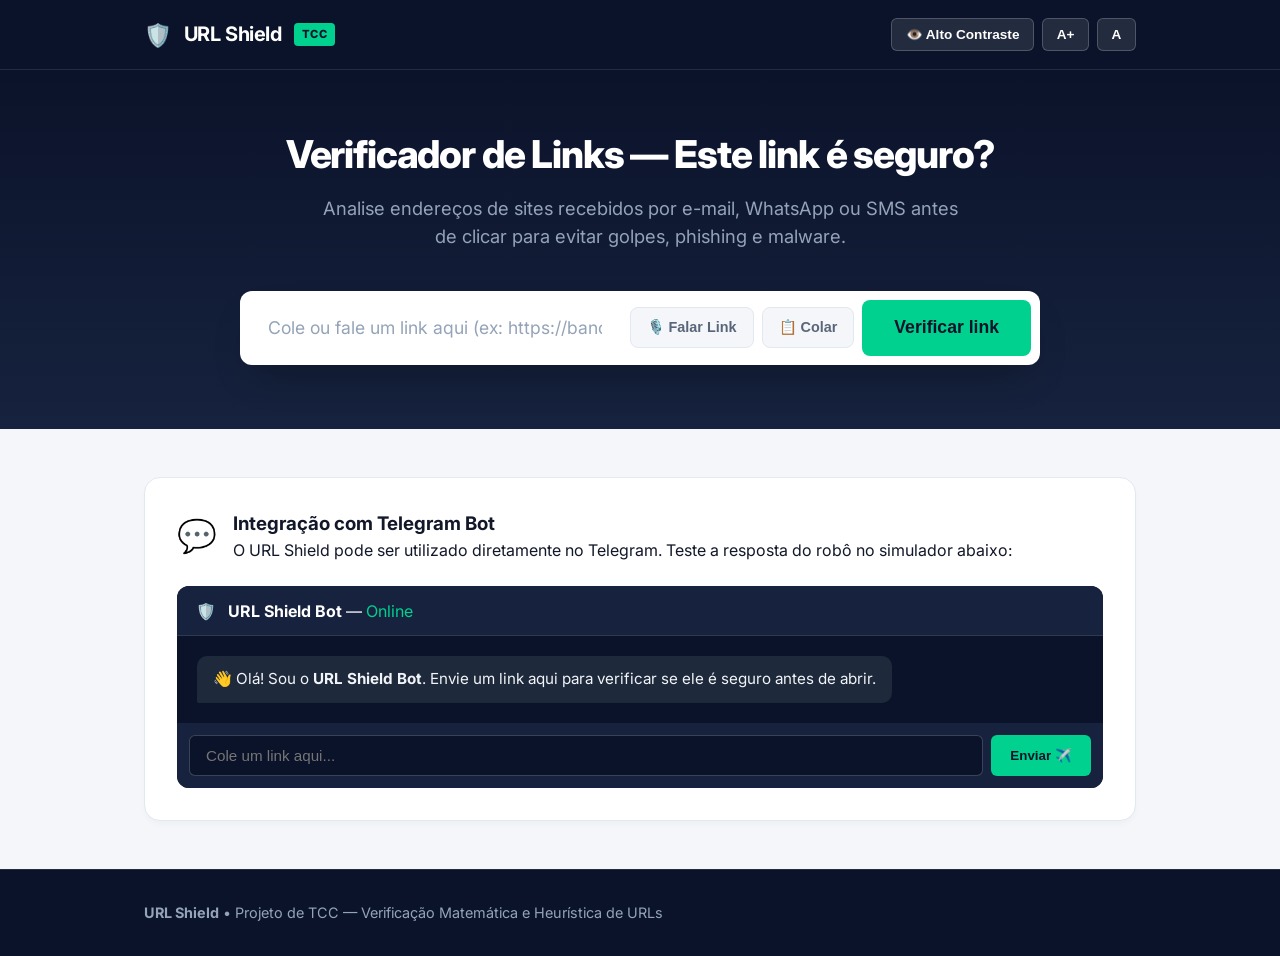
==== frontend/public/index.html @ 646b2cbf "feat: versao inicial do URL Shield TCC - backend math engine, frontend acessivel e telegram bot" ====
<!DOCTYPE html>
<html lang="pt-BR">
<head>
    <meta charset="UTF-8">
    <meta name="viewport" content="width=device-width, initial-scale=1.0">
    <title>URL Shield - Checagem de Segurança de Links</title>
    <meta name="description" content="Verificador de links e proteção contra golpes de phishing e malware.">
    <!-- Google Fonts Inter -->
    <link rel="preconnect" href="https://fonts.googleapis.com">
    <link rel="preconnect" href="https://fonts.gstatic.com" crossorigin>
    <link href="https://fonts.googleapis.com/css2?family=Inter:wght@400;500;600;700;800&display=swap" rel="stylesheet">
    <link rel="stylesheet" href="styles.css">
</head>
<body>

    <!-- Header Nord Style -->
    <header class="site-header" role="banner">
        <div class="container header-inner">
            <a href="#" class="brand-logo">
                <span class="brand-icon" aria-hidden="true">🛡️</span>
                <span>URL Shield</span>
                <span class="tcc-badge">TCC</span>
            </a>
            <div class="access-toolbar">
                <button id="contrast-toggle" class="btn-access" title="Alternar Alto Contraste">
                    👁️ Alto Contraste
                </button>
                <button id="font-increase" class="btn-access" title="Aumentar Texto">
                    A+
                </button>
                <button id="font-reset" class="btn-access" title="Texto Normal">
                    A
                </button>
            </div>
        </div>
    </header>

    <!-- Hero Banner NordVPN Style -->
    <section class="hero-banner">
        <div class="container">
            <h1 class="hero-title">Verificador de Links — Este link é seguro?</h1>
            <p class="hero-subtitle">
                Analise endereços de sites recebidos por e-mail, WhatsApp ou SMS antes de clicar para evitar golpes, phishing e malware.
            </p>

            <!-- Search Form Box -->
            <div class="checker-box">
                <div class="input-container">
                    <input 
                        type="url" 
                        id="url-input" 
                        class="url-input-field" 
                        placeholder="Cole ou fale um link aqui (ex: https://bancodobras1l-login.com)" 
                        autocomplete="off" 
                        spellcheck="false"
                        required
                    >
                    <button id="voice-btn" type="button" class="btn-paste" title="Falar link por voz">
                        🎙️ <span id="voice-btn-text">Falar Link</span>
                    </button>
                    <button id="paste-btn" type="button" class="btn-paste" title="Colar link">
                        📋 Colar
                    </button>
                    <button id="scan-btn" type="button" class="btn-submit-nord">
                        Verificar link
                    </button>
                </div>
            </div>
        </div>
    </section>

    <!-- Main Content Area -->
    <main class="main-wrapper">
        <div class="container">

            <!-- Loading State -->
            <section id="loading-state" class="loading-box hidden" aria-live="polite">
                <div class="nord-spinner" aria-hidden="true"></div>
                <p>Verificando reputação do domínio, certificados de rede e análise matemática...</p>
            </section>

            <!-- Result Card Nord Style -->
            <section id="result-section" class="result-card-nord hidden" aria-live="polite">
                <div class="result-card-header">
                    <div class="status-indicator">
                        <div id="status-badge" class="status-badge-nord">
                            <span id="status-icon"></span>
                            <span id="status-text"></span>
                        </div>
                    </div>
                    <div class="risk-meta">
                        <span class="risk-meta-label">Índice de Risco</span>
                        <span id="risk-score" class="risk-meta-value">0%</span>
                    </div>
                </div>

                <div class="result-card-body">
                    <!-- Resumo & Áudio -->
                    <div class="explanation-panel">
                        <div class="explanation-top">
                            <h3 class="explanation-title">Diagnóstico de Segurança</h3>
                            <div class="action-buttons-group">
                                <button id="speak-btn" class="btn-tts">
                                    🔊 <span id="speak-btn-text">Ouvir explicação</span>
                                </button>
                                <button id="family-help-btn" class="btn-family-whatsapp" title="Pedir ajuda para a família pelo WhatsApp">
                                    💬 Pedir Ajuda da Família
                                </button>
                            </div>
                        </div>
                        <p id="accessible-summary" class="explanation-text"></p>
                        <div class="recommendation-banner">
                            <strong>💡 Orientação: </strong>
                            <span id="accessible-recommendation"></span>
                        </div>
                    </div>


                    <!-- Alertas Encontrados -->
                    <div id="reasons-wrapper" class="alerts-block hidden">
                        <h4 class="alerts-title">Pontos de Atenção Detectados:</h4>
                        <ul id="reasons-list" class="alerts-list"></ul>
                    </div>

                    <!-- TCC Academic Metrics Grid -->
                    <details class="tcc-accordion">
                        <summary class="tcc-summary-btn">
                            🔬 Detalhes da Análise Algorítmica e Redes (Métricas do TCC)
                        </summary>
                        <div class="tcc-grid">
                            <div class="tcc-metric-box">
                                <h6>Distância de Levenshtein (Typosquatting)</h6>
                                <p id="metric-levenshtein">-</p>
                            </div>
                            <div class="tcc-metric-box">
                                <h6>Entropia de Shannon H(X)</h6>
                                <p id="metric-entropy">-</p>
                            </div>
                            <div class="tcc-metric-box">
                                <h6>Detecção Homográfica (Unicode)</h6>
                                <p id="metric-homograph">-</p>
                            </div>
                            <div class="tcc-metric-box">
                                <h6>Idade do Domínio (WHOIS)</h6>
                                <p id="metric-whois">-</p>
                            </div>
                            <div class="tcc-metric-box">
                                <h6>Inspeção Ativa em Sandbox</h6>
                                <p id="metric-sandbox">-</p>
                            </div>
                            <div class="tcc-metric-box">
                                <h6>Certificado SSL/TLS</h6>
                                <p id="metric-ssl">-</p>
                            </div>
                        </div>
                    </details>
                </div>
            </section>

            <!-- Telegram Bot Simulator -->
            <section class="nord-telegram-card">
                <div class="telegram-head">
                    <span class="telegram-head-icon">💬</span>
                    <div>
                        <h3>Integração com Telegram Bot</h3>
                        <p>O URL Shield pode ser utilizado diretamente no Telegram. Teste a resposta do robô no simulador abaixo:</p>
                    </div>
                </div>

                <div class="chat-box-nord">
                    <div class="chat-top">
                        <span>🛡️</span>
                        <div>
                            <strong>URL Shield Bot</strong> — <span style="color:#00d18e;">Online</span>
                        </div>
                    </div>
                    <div id="chat-messages" class="chat-messages-area">
                        <div class="msg-bubble bot-bubble">
                            👋 Olá! Sou o <strong>URL Shield Bot</strong>. Envie um link aqui para verificar se ele é seguro antes de abrir.
                        </div>
                    </div>
                    <div class="chat-controls">
                        <input type="text" id="chat-input" placeholder="Cole um link aqui..." autocomplete="off">
                        <button id="chat-send-btn" type="button">Enviar ✈️</button>
                    </div>
                </div>
            </section>

        </div>
    </main>

    <!-- Footer Nord Style -->
    <footer class="site-footer">
        <div class="container text-center">
            <p><strong>URL Shield</strong> • Projeto de TCC — Verificação Matemática e Heurística de URLs</p>
        </div>
    </footer>

    <script src="app.js"></script>
</body>
</html>
---- frontend/public/styles.css ----
/* NordVPN Inspired Clean Cybersecurity Design System */
@import url('https://fonts.googleapis.com/css2?family=Inter:wght@400;500;600;700;800&display=swap');

:root {
    --nord-navy-dark: #0b132a;
    --nord-navy-mid: #16223e;
    --nord-navy-light: #202e4e;
    --nord-teal: #00d18e;
    --nord-teal-hover: #00b379;
    
    --bg-page: #f4f6f9;
    --bg-card: #ffffff;
    --text-main: #121829;
    --text-muted: #596579;
    --text-light: #94a3b8;
    --border-subtle: #e2e8f0;
    
    /* Status Colors */
    --color-safe: #059669;
    --bg-safe-light: #ecfdf5;
    --border-safe: #a7f3d0;
    
    --color-warning: #d97706;
    --bg-warning-light: #fffbeb;
    --border-warning: #fde68a;
    
    --color-danger: #dc2626;
    --bg-danger-light: #fef2f2;
    --border-danger: #fecaca;

    --font-scale: 1;
    --base-size: calc(16px * var(--font-scale));
}

/* Modo Alto Contraste para Idosos / Acessibilidade */
body.high-contrast {
    --bg-page: #000000;
    --bg-card: #121212;
    --text-main: #ffffff;
    --text-muted: #cbd5e1;
    --border-subtle: #ffffff;
    --nord-navy-dark: #000000;
    --nord-navy-mid: #121212;
    --nord-teal: #ffff00;
    --nord-teal-hover: #e6e600;
}

* {
    box-sizing: border-box;
    margin: 0;
    padding: 0;
}

body {
    font-family: 'Inter', system-ui, -apple-system, sans-serif;
    font-size: var(--base-size);
    background-color: var(--bg-page);
    color: var(--text-main);
    line-height: 1.5;
    min-height: 100vh;
    display: flex;
    flex-direction: column;
    -webkit-font-smoothing: antialiased;
}

.container {
    width: 100%;
    max-width: 1040px;
    margin: 0 auto;
    padding: 0 1.5rem;
}

/* Header Estilo Nord Security */
.site-header {
    background-color: var(--nord-navy-dark);
    color: #ffffff;
    padding: 1.1rem 0;
    border-bottom: 1px solid rgba(255, 255, 255, 0.1);
    position: sticky;
    top: 0;
    z-index: 100;
}

.header-inner {
    display: flex;
    justify-content: space-between;
    align-items: center;
}

.brand-logo {
    display: flex;
    align-items: center;
    gap: 0.75rem;
    font-size: calc(1.25rem * var(--font-scale));
    font-weight: 700;
    color: #ffffff;
    text-decoration: none;
    letter-spacing: -0.02em;
}

.brand-icon {
    font-size: 1.4rem;
}

.tcc-badge {
    background-color: var(--nord-teal);
    color: var(--nord-navy-dark);
    font-size: 0.7rem;
    font-weight: 800;
    padding: 0.2rem 0.5rem;
    border-radius: 4px;
    letter-spacing: 0.05em;
    text-transform: uppercase;
}

.access-toolbar {
    display: flex;
    gap: 0.5rem;
}

.btn-access {
    background-color: rgba(255, 255, 255, 0.1);
    border: 1px solid rgba(255, 255, 255, 0.2);
    color: #ffffff;
    padding: 0.45rem 0.85rem;
    border-radius: 6px;
    font-size: calc(0.85rem * var(--font-scale));
    font-weight: 600;
    cursor: pointer;
    transition: all 0.15s ease;
}

.btn-access:hover {
    background-color: rgba(255, 255, 255, 0.2);
    border-color: #ffffff;
}

body.high-contrast .btn-access {
    color: #ffffff;
}

/* Hero Banner Limpo (Nord Style) */
.hero-banner {
    background: linear-gradient(180deg, var(--nord-navy-dark) 0%, var(--nord-navy-mid) 100%);
    color: #ffffff;
    padding: 3.5rem 0 4rem;
    text-align: center;
}

.hero-title {
    font-size: calc(2.4rem * var(--font-scale));
    font-weight: 800;
    letter-spacing: -0.03em;
    margin-bottom: 0.75rem;
    color: #ffffff;
}

.hero-subtitle {
    font-size: calc(1.15rem * var(--font-scale));
    color: #94a3b8;
    max-width: 640px;
    margin: 0 auto 2.5rem;
    font-weight: 400;
}

/* Input Box no estilo NordVPN Link Checker */
.checker-box {
    background-color: var(--bg-card);
    border-radius: 12px;
    padding: 0.5rem;
    box-shadow: 0 20px 40px -15px rgba(0, 0, 0, 0.3);
    max-width: 800px;
    margin: 0 auto;
    border: 1px solid rgba(255, 255, 255, 0.15);
}

body.high-contrast .checker-box {
    border: 2px solid #ffffff;
}

.input-container {
    display: flex;
    align-items: center;
    gap: 0.5rem;
}

.url-input-field {
    flex: 1;
    border: none;
    background: transparent;
    padding: 1.1rem 1.2rem;
    font-size: calc(1.1rem * var(--font-scale));
    color: var(--text-main);
    font-family: inherit;
    outline: none;
}

.url-input-field::placeholder {
    color: #94a3b8;
}

.btn-paste {
    background-color: var(--bg-page);
    border: 1px solid var(--border-subtle);
    color: var(--text-muted);
    font-size: calc(0.9rem * var(--font-scale));
    font-weight: 600;
    padding: 0.7rem 1rem;
    border-radius: 8px;
    cursor: pointer;
    white-space: nowrap;
}

.btn-paste:hover {
    background-color: #e2e8f0;
    color: var(--text-main);
}

.btn-submit-nord {
    background-color: var(--nord-teal);
    color: var(--nord-navy-dark);
    border: none;
    font-size: calc(1.1rem * var(--font-scale));
    font-weight: 700;
    padding: 1.1rem 2rem;
    border-radius: 8px;
    cursor: pointer;
    transition: background-color 0.15s ease, transform 0.1s ease;
    white-space: nowrap;
}

.btn-submit-nord:hover {
    background-color: var(--nord-teal-hover);
}

/* Área de Conteúdo Principal */
.main-wrapper {
    flex: 1;
    padding: 3rem 0;
}

/* Loading Card */
.loading-box {
    background-color: var(--bg-card);
    border-radius: 12px;
    border: 1px solid var(--border-subtle);
    padding: 3rem;
    text-align: center;
    box-shadow: 0 4px 6px -1px rgba(0, 0, 0, 0.05);
}

.nord-spinner {
    width: 44px;
    height: 44px;
    border: 4px solid var(--border-subtle);
    border-top-color: var(--nord-teal);
    border-radius: 50%;
    animation: spin 0.8s linear infinite;
    margin: 0 auto 1.2rem;
}

@keyframes spin {
    to { transform: rotate(360deg); }
}

/* Relatório de Resultado Estilo NordVPN */
.result-card-nord {
    background-color: var(--bg-card);
    border-radius: 16px;
    border: 1px solid var(--border-subtle);
    box-shadow: 0 10px 25px -5px rgba(0, 0, 0, 0.05);
    overflow: hidden;
    margin-bottom: 2.5rem;
}

.result-card-header {
    padding: 2rem 2.5rem;
    display: flex;
    justify-content: space-between;
    align-items: center;
    border-bottom: 1px solid var(--border-subtle);
}

.status-indicator {
    display: flex;
    align-items: center;
    gap: 1rem;
}

.status-badge-nord {
    padding: 0.6rem 1.4rem;
    border-radius: 999px;
    font-size: calc(1.2rem * var(--font-scale));
    font-weight: 700;
    display: inline-flex;
    align-items: center;
    gap: 0.6rem;
}

.status-badge-nord.safe {
    background-color: var(--bg-safe-light);
    color: var(--color-safe);
    border: 1px solid var(--border-safe);
}

.status-badge-nord.warning {
    background-color: var(--bg-warning-light);
    color: var(--color-warning);
    border: 1px solid var(--border-warning);
}

.status-badge-nord.danger {
    background-color: var(--bg-danger-light);
    color: var(--color-danger);
    border: 1px solid var(--border-danger);
}

.risk-meta {
    text-align: right;
}

.risk-meta-label {
    display: block;
    font-size: calc(0.85rem * var(--font-scale));
    color: var(--text-muted);
    font-weight: 500;
}

.risk-meta-value {
    font-size: calc(1.6rem * var(--font-scale));
    font-weight: 800;
    color: var(--text-main);
}

/* Corpo do Resultado */
.result-card-body {
    padding: 2.5rem;
}

.explanation-panel {
    background-color: var(--bg-page);
    border-radius: 12px;
    padding: 1.75rem;
    border: 1px solid var(--border-subtle);
    margin-bottom: 2rem;
}

.explanation-top {
    display: flex;
    justify-content: space-between;
    align-items: center;
    margin-bottom: 1rem;
    flex-wrap: wrap;
    gap: 1rem;
}

.action-buttons-group {
    display: flex;
    gap: 0.6rem;
    flex-wrap: wrap;
}

.btn-family-whatsapp {
    background-color: #25d366;
    color: #ffffff;
    border: none;
    padding: 0.6rem 1.2rem;
    border-radius: 6px;
    font-size: calc(0.9rem * var(--font-scale));
    font-weight: 700;
    cursor: pointer;
    display: inline-flex;
    align-items: center;
    gap: 0.5rem;
    transition: background-color 0.15s ease;
}

.btn-family-whatsapp:hover {
    background-color: #1eb956;
}


.btn-tts {
    background-color: var(--nord-navy-dark);
    color: #ffffff;
    border: none;
    padding: 0.6rem 1.2rem;
    border-radius: 6px;
    font-size: calc(0.9rem * var(--font-scale));
    font-weight: 600;
    cursor: pointer;
    display: inline-flex;
    align-items: center;
    gap: 0.5rem;
}

body.high-contrast .btn-tts {
    background-color: #ffff00;
    color: #000000;
}

.explanation-text {
    font-size: calc(1.15rem * var(--font-scale));
    font-weight: 500;
    color: var(--text-main);
    margin-bottom: 1rem;
}

.recommendation-banner {
    background-color: var(--bg-card);
    padding: 1rem 1.25rem;
    border-radius: 8px;
    border-left: 4px solid var(--nord-navy-dark);
    font-size: calc(1.05rem * var(--font-scale));
    color: var(--text-muted);
}

.alerts-block {
    margin-bottom: 2rem;
}

.alerts-title {
    font-size: calc(1.1rem * var(--font-scale));
    font-weight: 700;
    margin-bottom: 1rem;
}

.alerts-list {
    list-style: none;
    display: flex;
    flex-direction: column;
    gap: 0.6rem;
}

.alerts-list li {
    background-color: var(--bg-page);
    padding: 0.85rem 1.2rem;
    border-radius: 8px;
    border: 1px solid var(--border-subtle);
    font-size: calc(1rem * var(--font-scale));
    color: var(--text-main);
}

/* Detalhamento TCC */
.tcc-accordion {
    border-top: 1px solid var(--border-subtle);
    padding-top: 1.5rem;
}

.tcc-summary-btn {
    font-size: calc(1.05rem * var(--font-scale));
    font-weight: 600;
    color: var(--text-muted);
    cursor: pointer;
    outline: none;
    padding: 0.5rem 0;
}

.tcc-summary-btn:hover {
    color: var(--text-main);
}

.tcc-grid {
    display: grid;
    grid-template-columns: repeat(auto-fit, minmax(240px, 1fr));
    gap: 1rem;
    margin-top: 1.2rem;
}

.tcc-metric-box {
    background-color: var(--bg-page);
    border: 1px solid var(--border-subtle);
    padding: 1.2rem;
    border-radius: 8px;
}

.tcc-metric-box h6 {
    font-size: calc(0.85rem * var(--font-scale));
    font-weight: 700;
    color: var(--text-muted);
    text-transform: uppercase;
    letter-spacing: 0.03em;
    margin-bottom: 0.4rem;
}

.tcc-metric-box p {
    font-size: calc(0.95rem * var(--font-scale));
    color: var(--text-main);
    word-break: break-word;
}

/* Telegram Simulator Estilo Nord */
.nord-telegram-card {
    background-color: var(--bg-card);
    border-radius: 16px;
    border: 1px solid var(--border-subtle);
    padding: 2rem;
    box-shadow: 0 4px 6px -1px rgba(0,0,0,0.03);
}

.telegram-head {
    display: flex;
    align-items: center;
    gap: 1rem;
    margin-bottom: 1.5rem;
}

.telegram-head-icon {
    font-size: 2rem;
}

.chat-box-nord {
    background-color: var(--nord-navy-dark);
    border-radius: 12px;
    overflow: hidden;
}

.chat-top {
    background-color: var(--nord-navy-mid);
    padding: 0.8rem 1.2rem;
    color: #ffffff;
    display: flex;
    align-items: center;
    gap: 0.75rem;
    border-bottom: 1px solid rgba(255, 255, 255, 0.1);
}

.chat-messages-area {
    padding: 1.25rem;
    max-height: 280px;
    overflow-y: auto;
    display: flex;
    flex-direction: column;
    gap: 0.8rem;
}

.msg-bubble {
    max-width: 80%;
    padding: 0.75rem 1rem;
    border-radius: 10px;
    font-size: calc(0.95rem * var(--font-scale));
    line-height: 1.45;
}

.bot-bubble {
    background-color: #1e293b;
    color: #f1f5f9;
    align-self: flex-start;
    border-bottom-left-radius: 2px;
}

.user-bubble {
    background-color: var(--nord-teal);
    color: var(--nord-navy-dark);
    align-self: flex-end;
    border-bottom-right-radius: 2px;
    font-weight: 600;
}

.chat-controls {
    display: flex;
    padding: 0.75rem;
    background-color: var(--nord-navy-mid);
    gap: 0.5rem;
}

.chat-controls input {
    flex: 1;
    background-color: var(--nord-navy-dark);
    border: 1px solid rgba(255, 255, 255, 0.2);
    color: #ffffff;
    padding: 0.7rem 1rem;
    border-radius: 6px;
    outline: none;
    font-size: calc(0.95rem * var(--font-scale));
}

.chat-controls button {
    background-color: var(--nord-teal);
    color: var(--nord-navy-dark);
    border: none;
    padding: 0.7rem 1.2rem;
    border-radius: 6px;
    font-weight: 700;
    cursor: pointer;
}

/* Utility */
.sr-only {
    position: absolute;
    width: 1px;
    height: 1px;
    padding: 0;
    margin: -1px;
    overflow: hidden;
    clip: rect(0, 0, 0, 0);
    border: 0;
}

.hidden {
    display: none !important;
}

.site-footer {
    background-color: var(--nord-navy-dark);
    color: var(--text-light);
    padding: 2rem 0;
    margin-top: auto;
    font-size: calc(0.9rem * var(--font-scale));
    border-top: 1px solid rgba(255, 255, 255, 0.1);
}
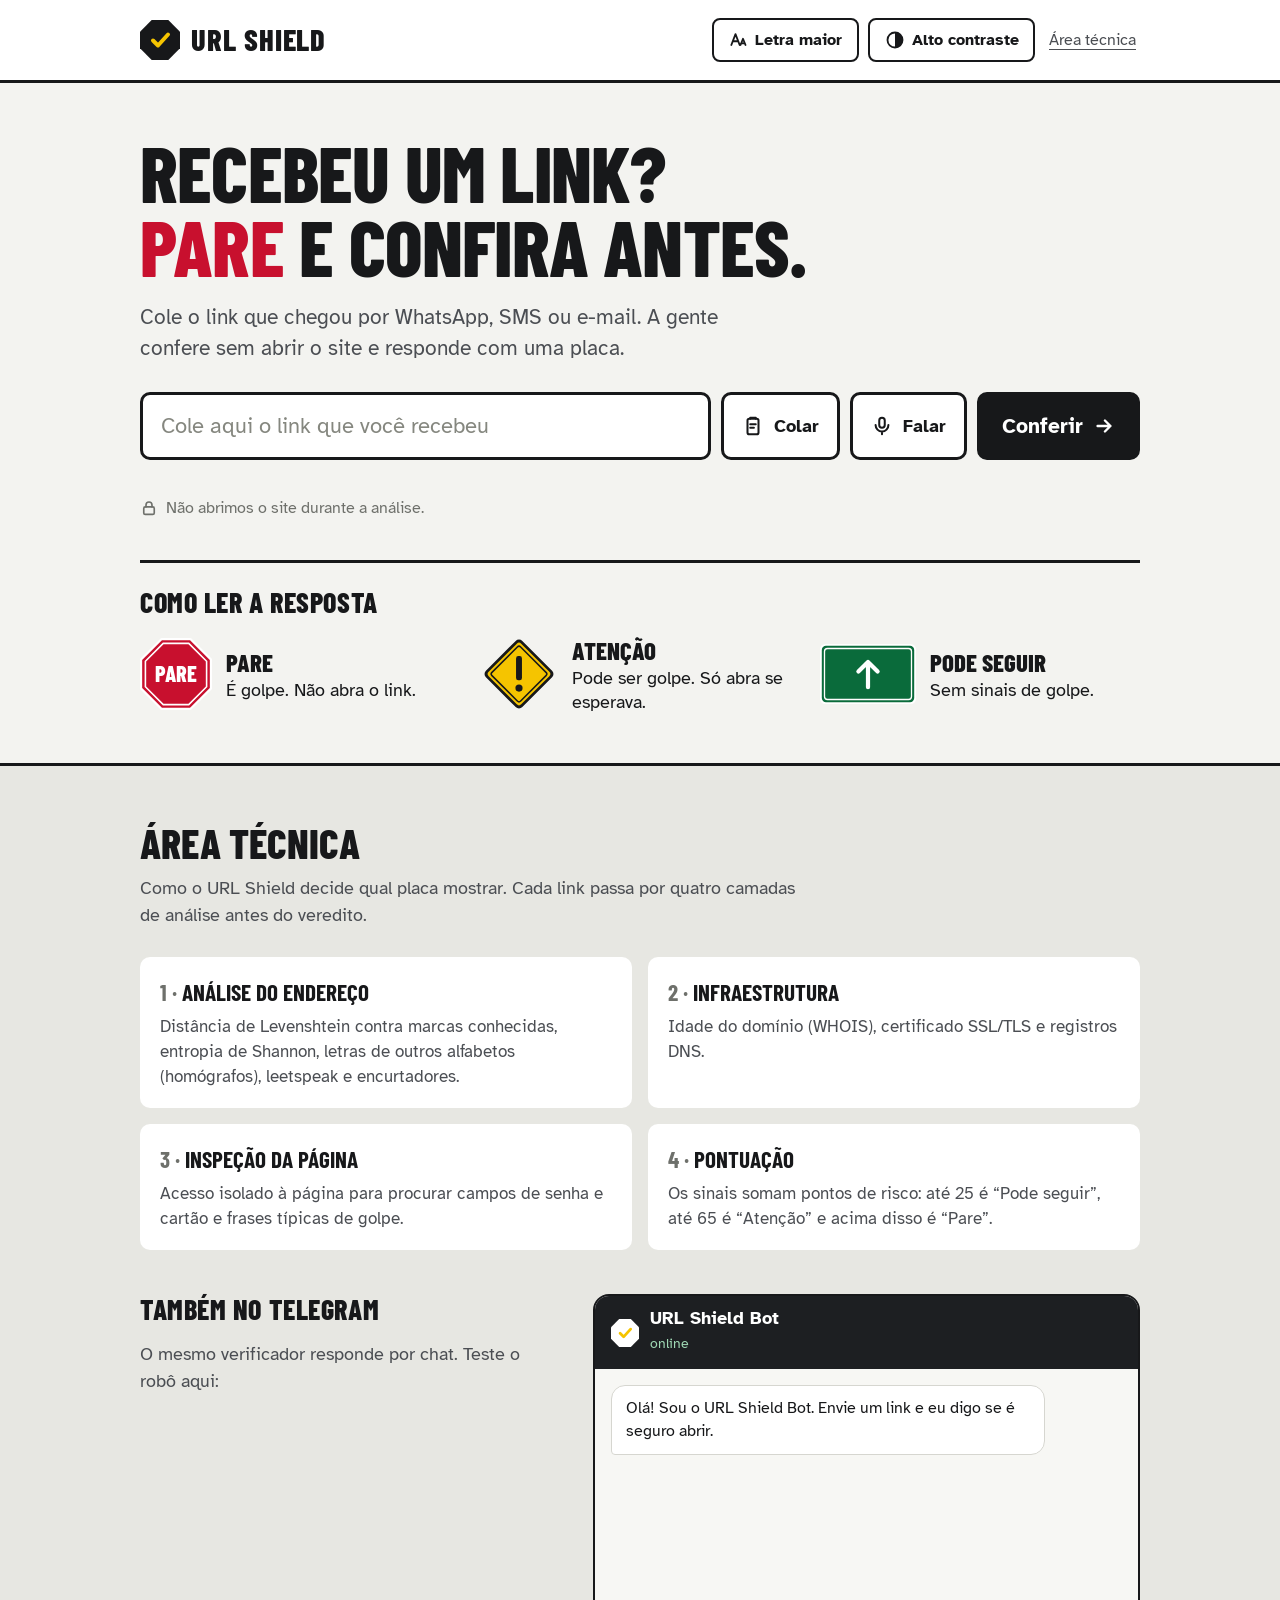
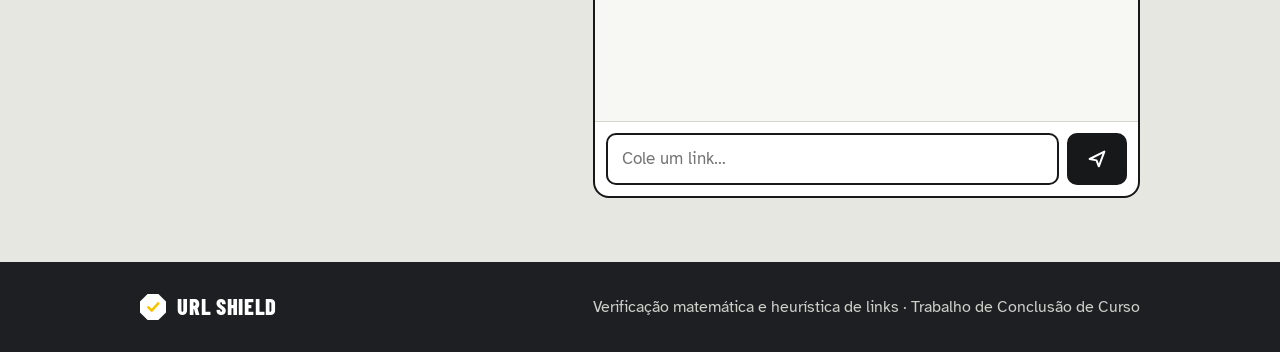
==== commit 5117fd01: "feat: redesign do site no conceito placas de transito - Veredito em placa (PARE, ATENCAO, placa verd" ====
--- a/frontend/public/index.html
+++ b/frontend/public/index.html
@@ -3,199 +3,252 @@
 <head>
     <meta charset="UTF-8">
     <meta name="viewport" content="width=device-width, initial-scale=1.0">
-    <title>URL Shield - Checagem de Segurança de Links</title>
-    <meta name="description" content="Verificador de links e proteção contra golpes de phishing e malware.">
-    <!-- Google Fonts Inter -->
+    <title>URL Shield · Confira o link antes de clicar</title>
+    <meta name="description" content="Recebeu um link por WhatsApp, SMS ou e-mail? Confira se é golpe antes de clicar.">
+    <link rel="icon" href="data:image/svg+xml,%3Csvg xmlns='http://www.w3.org/2000/svg' viewBox='0 0 40 40'%3E%3Cpolygon points='11.7,0 28.3,0 40,11.7 40,28.3 28.3,40 11.7,40 0,28.3 0,11.7' fill='%2317181A'/%3E%3Cpath d='M13 20.5l5 5L28 14.5' fill='none' stroke='%23F5C400' stroke-width='4' stroke-linecap='round' stroke-linejoin='round'/%3E%3C/svg%3E">
     <link rel="preconnect" href="https://fonts.googleapis.com">
     <link rel="preconnect" href="https://fonts.gstatic.com" crossorigin>
-    <link href="https://fonts.googleapis.com/css2?family=Inter:wght@400;500;600;700;800&display=swap" rel="stylesheet">
-    <link rel="stylesheet" href="styles.css">
+    <link href="https://fonts.googleapis.com/css2?family=Atkinson+Hyperlegible:wght@400;700&family=Barlow+Condensed:wght@600;700;800&display=swap" rel="stylesheet">
+    <link rel="stylesheet" href="styles.css?v=3">
 </head>
 <body>
 
-    <!-- Header Nord Style -->
-    <header class="site-header" role="banner">
+    <!-- Placas e ícones reutilizados em toda a página -->
+    <svg width="0" height="0" class="sprite" aria-hidden="true">
+        <defs>
+            <symbol id="sign-stop" viewBox="0 0 100 100">
+                <polygon points="29.3,0 70.7,0 100,29.3 100,70.7 70.7,100 29.3,100 0,70.7 0,29.3" fill="#fff"/>
+                <polygon points="30.5,3 69.5,3 97,30.5 97,69.5 69.5,97 30.5,97 3,69.5 3,30.5" fill="#C8102E"/>
+                <polygon points="32.3,7.5 67.7,7.5 92.5,32.3 92.5,67.7 67.7,92.5 32.3,92.5 7.5,67.7 7.5,32.3" fill="none" stroke="#fff" stroke-width="2.2"/>
+                <text x="50" y="61" text-anchor="middle" font-family="Barlow Condensed, Arial Narrow, sans-serif" font-weight="800" font-size="31" fill="#fff">PARE</text>
+            </symbol>
+            <symbol id="sign-warn" viewBox="0 0 100 100">
+                <rect x="17" y="17" width="66" height="66" rx="6" transform="rotate(45 50 50)" fill="#17181A"/>
+                <rect x="20.5" y="20.5" width="59" height="59" rx="4" transform="rotate(45 50 50)" fill="#F5C400"/>
+                <rect x="24" y="24" width="52" height="52" rx="3" transform="rotate(45 50 50)" fill="none" stroke="#17181A" stroke-width="2"/>
+                <rect x="46.2" y="27" width="7.6" height="31" rx="3" fill="#17181A"/>
+                <circle cx="50" cy="68" r="4.6" fill="#17181A"/>
+            </symbol>
+            <symbol id="sign-go" viewBox="0 0 160 100">
+                <rect width="160" height="100" rx="9" fill="#fff"/>
+                <rect x="3" y="3" width="154" height="94" rx="7" fill="#0A6B3B"/>
+                <rect x="7.5" y="7.5" width="145" height="85" rx="5" fill="none" stroke="#fff" stroke-width="2.2"/>
+                <path d="M80 72V30M64 46l16-16 16 16" fill="none" stroke="#fff" stroke-width="7" stroke-linecap="round" stroke-linejoin="round"/>
+            </symbol>
+            <symbol id="logo" viewBox="0 0 40 40">
+                <polygon points="11.7,0 28.3,0 40,11.7 40,28.3 28.3,40 11.7,40 0,28.3 0,11.7" fill="currentColor"/>
+                <path d="M13 20.5l5 5L28 14.5" fill="none" stroke="#F5C400" stroke-width="4" stroke-linecap="round" stroke-linejoin="round"/>
+            </symbol>
+            <symbol id="i-mic" viewBox="0 0 24 24"><g fill="none" stroke="currentColor" stroke-width="2.2" stroke-linecap="round" stroke-linejoin="round"><rect x="9" y="3" width="6" height="11" rx="3"/><path d="M5 11a7 7 0 0 0 14 0M12 18v3"/></g></symbol>
+            <symbol id="i-paste" viewBox="0 0 24 24"><g fill="none" stroke="currentColor" stroke-width="2.2" stroke-linecap="round" stroke-linejoin="round"><rect x="6" y="4" width="12" height="17" rx="2"/><path d="M9 4V3h6v1M9 10h6M9 14h4"/></g></symbol>
+            <symbol id="i-arrow" viewBox="0 0 24 24"><path d="M5 12h14M13 6l6 6-6 6" fill="none" stroke="currentColor" stroke-width="2.6" stroke-linecap="round" stroke-linejoin="round"/></symbol>
+            <symbol id="i-speaker" viewBox="0 0 24 24"><g fill="none" stroke="currentColor" stroke-width="2.2" stroke-linecap="round" stroke-linejoin="round"><path d="M4 9.5h3.5L12 5.5v13l-4.5-4H4z"/><path d="M15.5 9a4.2 4.2 0 0 1 0 6M18.2 6.5a8 8 0 0 1 0 11"/></g></symbol>
+            <symbol id="i-family" viewBox="0 0 24 24"><g fill="none" stroke="currentColor" stroke-width="2.2" stroke-linecap="round" stroke-linejoin="round"><circle cx="8.5" cy="8" r="3"/><circle cx="16.5" cy="9.5" r="2.4"/><path d="M3 19.5c0-3 2.5-5.2 5.5-5.2s5.5 2.2 5.5 5.2M14.5 14.6c3 .1 5.5 1.9 5.5 4.9"/></g></symbol>
+            <symbol id="i-text" viewBox="0 0 24 24"><path d="M4 18L9 5l5 13M5.8 13.5h6.4M15 18l3-7.5 3 7.5M15.9 16h4.2" fill="none" stroke="currentColor" stroke-width="2.2" stroke-linecap="round" stroke-linejoin="round"/></symbol>
+            <symbol id="i-contrast" viewBox="0 0 24 24"><circle cx="12" cy="12" r="9" fill="none" stroke="currentColor" stroke-width="2.2"/><path d="M12 3a9 9 0 0 1 0 18z" fill="currentColor"/></symbol>
+            <symbol id="i-lock" viewBox="0 0 24 24"><g fill="none" stroke="currentColor" stroke-width="2.2" stroke-linecap="round"><rect x="5" y="10.5" width="14" height="10" rx="2"/><path d="M8 10.5V8a4 4 0 0 1 8 0v2.5"/></g></symbol>
+            <symbol id="i-redo" viewBox="0 0 24 24"><g fill="none" stroke="currentColor" stroke-width="2.2" stroke-linecap="round" stroke-linejoin="round"><path d="M20 11a8 8 0 1 0-2.3 5.7"/><path d="M20 4v7h-7"/></g></symbol>
+            <symbol id="i-send" viewBox="0 0 24 24"><path d="M4 12l16-8-6 16-2.5-6.5z" fill="none" stroke="currentColor" stroke-width="2.2" stroke-linejoin="round"/></symbol>
+            <symbol id="i-doc" viewBox="0 0 24 24"><g fill="none" stroke="currentColor" stroke-width="2.2" stroke-linecap="round" stroke-linejoin="round"><path d="M6 3h8l4 4v14H6z"/><path d="M14 3v4h4M9 12h6M9 16h6"/></g></symbol>
+        </defs>
+    </svg>
+
+    <a class="skip-link" href="#url-input">Ir direto para a verificação</a>
+
+    <header class="site-header">
         <div class="container header-inner">
-            <a href="#" class="brand-logo">
-                <span class="brand-icon" aria-hidden="true">🛡️</span>
+            <a href="/" class="brand" aria-label="URL Shield, página inicial">
+                <svg class="brand-mark" width="40" height="40" aria-hidden="true"><use href="#logo"/></svg>
                 <span>URL Shield</span>
-                <span class="tcc-badge">TCC</span>
             </a>
-            <div class="access-toolbar">
-                <button id="contrast-toggle" class="btn-access" title="Alternar Alto Contraste">
-                    👁️ Alto Contraste
+            <nav class="tools" aria-label="Acessibilidade">
+                <button id="font-toggle" type="button" class="tool-btn" aria-live="polite">
+                    <svg width="20" height="20" aria-hidden="true"><use href="#i-text"/></svg>
+                    <span id="font-toggle-text">Letra maior</span>
                 </button>
-                <button id="font-increase" class="btn-access" title="Aumentar Texto">
-                    A+
+                <button id="contrast-toggle" type="button" class="tool-btn" aria-pressed="false">
+                    <svg width="20" height="20" aria-hidden="true"><use href="#i-contrast"/></svg>
+                    Alto contraste
                 </button>
-                <button id="font-reset" class="btn-access" title="Texto Normal">
-                    A
-                </button>
-            </div>
+                <a href="#area-tecnica" class="tool-link">Área técnica</a>
+            </nav>
         </div>
     </header>
 
-    <!-- Hero Banner NordVPN Style -->
-    <section class="hero-banner">
-        <div class="container">
-            <h1 class="hero-title">Verificador de Links — Este link é seguro?</h1>
-            <p class="hero-subtitle">
-                Analise endereços de sites recebidos por e-mail, WhatsApp ou SMS antes de clicar para evitar golpes, phishing e malware.
-            </p>
-
-            <!-- Search Form Box -->
-            <div class="checker-box">
-                <div class="input-container">
-                    <input 
-                        type="url" 
-                        id="url-input" 
-                        class="url-input-field" 
-                        placeholder="Cole ou fale um link aqui (ex: https://bancodobras1l-login.com)" 
-                        autocomplete="off" 
+    <main>
+        <section class="hero">
+            <div class="container">
+                <h1 class="hero-title">Recebeu um link?<br><span class="stop-word">Pare</span> e confira antes.</h1>
+                <p class="hero-lead">Cole o link que chegou por WhatsApp, SMS ou e-mail. A gente confere sem abrir o site e responde com uma placa.</p>
+
+                <form id="checker" class="checker" novalidate>
+                    <label for="url-input" class="sr-only">Link que você recebeu</label>
+                    <input
+                        type="text"
+                        id="url-input"
+                        class="checker-input"
+                        placeholder="Cole aqui o link que você recebeu"
+                        inputmode="url"
+                        autocomplete="off"
+                        autocapitalize="off"
                         spellcheck="false"
-                        required
+                        aria-describedby="checker-error"
                     >
-                    <button id="voice-btn" type="button" class="btn-paste" title="Falar link por voz">
-                        🎙️ <span id="voice-btn-text">Falar Link</span>
+                    <div class="checker-actions">
+                        <button id="paste-btn" type="button" class="btn">
+                            <svg width="22" height="22" aria-hidden="true"><use href="#i-paste"/></svg>Colar
+                        </button>
+                        <button id="voice-btn" type="button" class="btn">
+                            <svg width="22" height="22" aria-hidden="true"><use href="#i-mic"/></svg><span id="voice-btn-text">Falar</span>
+                        </button>
+                        <button id="scan-btn" type="submit" class="btn btn-primary">
+                            Conferir<svg width="22" height="22" aria-hidden="true"><use href="#i-arrow"/></svg>
+                        </button>
+                    </div>
+                </form>
+                <p id="checker-error" class="checker-error" role="alert"></p>
+                <p class="trust-line">
+                    <svg width="18" height="18" aria-hidden="true"><use href="#i-lock"/></svg>
+                    Não abrimos o site durante a análise.
+                </p>
+
+                <section class="legend" aria-labelledby="legend-title">
+                    <h2 id="legend-title" class="section-kicker">Como ler a resposta</h2>
+                    <ul class="legend-row">
+                        <li class="legend-item">
+                            <svg width="72" height="72" aria-hidden="true"><use href="#sign-stop"/></svg>
+                            <div><strong>Pare</strong>É golpe. Não abra o link.</div>
+                        </li>
+                        <li class="legend-item">
+                            <svg width="78" height="78" aria-hidden="true"><use href="#sign-warn"/></svg>
+                            <div><strong>Atenção</strong>Pode ser golpe. Só abra se esperava.</div>
+                        </li>
+                        <li class="legend-item">
+                            <svg width="96" height="60" aria-hidden="true"><use href="#sign-go"/></svg>
+                            <div><strong>Pode seguir</strong>Sem sinais de golpe.</div>
+                        </li>
+                    </ul>
+                </section>
+            </div>
+        </section>
+
+        <!-- Carregando -->
+        <section id="loading-state" class="loading hidden" aria-live="polite">
+            <div class="container">
+                <div class="lane" aria-hidden="true"><span></span></div>
+                <p class="loading-title">Conferindo o link…</p>
+                <p id="loading-hint" class="loading-hint">Estamos olhando o endereço, o cadeado de segurança e a página, sem abrir o site para você.</p>
+            </div>
+        </section>
+
+        <!-- Resultado -->
+        <section id="result-section" class="result hidden" aria-live="polite">
+            <div id="verdict" class="verdict">
+                <div class="container verdict-inner">
+                    <div id="verdict-sign" class="verdict-sign" aria-hidden="true"></div>
+                    <div>
+                        <h2 id="verdict-title" class="verdict-title" tabindex="-1"></h2>
+                        <p id="verdict-subtitle" class="verdict-subtitle"></p>
+                        <span id="verdict-domain" class="verdict-domain"></span>
+                    </div>
+                </div>
+            </div>
+
+            <div class="container result-body">
+                <div>
+                    <h3 class="section-kicker">O que fazer agora</h3>
+                    <ol id="todo-list" class="todo"></ol>
+                    <div class="result-actions">
+                        <a id="open-site-btn" class="btn btn-go hidden" target="_blank" rel="noopener noreferrer">
+                            Abrir site<svg width="22" height="22" aria-hidden="true"><use href="#i-arrow"/></svg>
+                        </a>
+                        <button id="family-help-btn" type="button" class="btn btn-primary">
+                            <svg width="22" height="22" aria-hidden="true"><use href="#i-family"/></svg>Mandar para a família
+                        </button>
+                        <button id="speak-btn" type="button" class="btn">
+                            <svg width="22" height="22" aria-hidden="true"><use href="#i-speaker"/></svg><span id="speak-btn-text">Ouvir</span>
+                        </button>
+                    </div>
+                </div>
+                <div id="reasons-wrapper">
+                    <h3 id="reasons-title" class="section-kicker">Por que</h3>
+                    <ul id="reasons-list" class="reasons"></ul>
+                </div>
+            </div>
+
+            <div class="container">
+                <div class="result-foot">
+                    <button id="new-check-btn" type="button" class="link-btn">
+                        <svg width="18" height="18" aria-hidden="true"><use href="#i-redo"/></svg>Conferir outro link
                     </button>
-                    <button id="paste-btn" type="button" class="btn-paste" title="Colar link">
-                        📋 Colar
+                    <button id="pdf-report-btn" type="button" class="link-btn">
+                        <svg width="18" height="18" aria-hidden="true"><use href="#i-doc"/></svg>Gerar laudo técnico em PDF
                     </button>
-                    <button id="scan-btn" type="button" class="btn-submit-nord">
-                        Verificar link
-                    </button>
-                </div>
-            </div>
-        </div>
-    </section>
-
-    <!-- Main Content Area -->
-    <main class="main-wrapper">
-        <div class="container">
-
-            <!-- Loading State -->
-            <section id="loading-state" class="loading-box hidden" aria-live="polite">
-                <div class="nord-spinner" aria-hidden="true"></div>
-                <p>Verificando reputação do domínio, certificados de rede e análise matemática...</p>
-            </section>
-
-            <!-- Result Card Nord Style -->
-            <section id="result-section" class="result-card-nord hidden" aria-live="polite">
-                <div class="result-card-header">
-                    <div class="status-indicator">
-                        <div id="status-badge" class="status-badge-nord">
-                            <span id="status-icon"></span>
-                            <span id="status-text"></span>
+                </div>
+
+                <details class="tech-details">
+                    <summary>Ver detalhes técnicos da análise</summary>
+                    <dl class="metrics">
+                        <div class="metric"><dt>Distância de Levenshtein (imitação de marca)</dt><dd id="metric-levenshtein">-</dd></div>
+                        <div class="metric"><dt>Entropia de Shannon H(X)</dt><dd id="metric-entropy">-</dd></div>
+                        <div class="metric"><dt>Detecção homográfica (Unicode)</dt><dd id="metric-homograph">-</dd></div>
+                        <div class="metric"><dt>Idade do domínio (WHOIS)</dt><dd id="metric-whois">-</dd></div>
+                        <div class="metric"><dt>Certificado SSL/TLS</dt><dd id="metric-ssl">-</dd></div>
+                        <div class="metric"><dt>Inspeção ativa da página</dt><dd id="metric-sandbox">-</dd></div>
+                        <div class="metric"><dt>Índice de risco calculado</dt><dd id="metric-score">-</dd></div>
+                    </dl>
+                </details>
+            </div>
+        </section>
+
+        <!-- Área técnica -->
+        <section id="area-tecnica" class="tech-area">
+            <div class="container">
+                <h2 class="tech-title">Área técnica</h2>
+                <p class="tech-lead">Como o URL Shield decide qual placa mostrar. Cada link passa por quatro camadas de análise antes do veredito.</p>
+
+                <ol class="layers">
+                    <li><strong>Análise do endereço</strong>Distância de Levenshtein contra marcas conhecidas, entropia de Shannon, letras de outros alfabetos (homógrafos), leetspeak e encurtadores.</li>
+                    <li><strong>Infraestrutura</strong>Idade do domínio (WHOIS), certificado SSL/TLS e registros DNS.</li>
+                    <li><strong>Inspeção da página</strong>Acesso isolado à página para procurar campos de senha e cartão e frases típicas de golpe.</li>
+                    <li><strong>Pontuação</strong>Os sinais somam pontos de risco: até 25 é “Pode seguir”, até 65 é “Atenção” e acima disso é “Pare”.</li>
+                </ol>
+
+                <div class="telegram">
+                    <div class="telegram-text">
+                        <h3 class="section-kicker">Também no Telegram</h3>
+                        <p>O mesmo verificador responde por chat. Teste o robô aqui:</p>
+                    </div>
+                    <div class="chat" aria-label="Simulador do robô do Telegram">
+                        <div class="chat-top">
+                            <svg width="28" height="28" aria-hidden="true"><use href="#logo"/></svg>
+                            <div><strong>URL Shield Bot</strong><span class="chat-status">online</span></div>
                         </div>
-                    </div>
-                    <div class="risk-meta">
-                        <span class="risk-meta-label">Índice de Risco</span>
-                        <span id="risk-score" class="risk-meta-value">0%</span>
-                    </div>
-                </div>
-
-                <div class="result-card-body">
-                    <!-- Resumo & Áudio -->
-                    <div class="explanation-panel">
-                        <div class="explanation-top">
-                            <h3 class="explanation-title">Diagnóstico de Segurança</h3>
-                            <div class="action-buttons-group">
-                                <button id="speak-btn" class="btn-tts">
-                                    🔊 <span id="speak-btn-text">Ouvir explicação</span>
-                                </button>
-                                <button id="family-help-btn" class="btn-family-whatsapp" title="Pedir ajuda para a família pelo WhatsApp">
-                                    💬 Pedir Ajuda da Família
-                                </button>
-                            </div>
+                        <div id="chat-messages" class="chat-messages" aria-live="polite">
+                            <div class="bubble bot">Olá! Sou o URL Shield Bot. Envie um link e eu digo se é seguro abrir.</div>
                         </div>
-                        <p id="accessible-summary" class="explanation-text"></p>
-                        <div class="recommendation-banner">
-                            <strong>💡 Orientação: </strong>
-                            <span id="accessible-recommendation"></span>
-                        </div>
-                    </div>
-
-
-                    <!-- Alertas Encontrados -->
-                    <div id="reasons-wrapper" class="alerts-block hidden">
-                        <h4 class="alerts-title">Pontos de Atenção Detectados:</h4>
-                        <ul id="reasons-list" class="alerts-list"></ul>
-                    </div>
-
-                    <!-- TCC Academic Metrics Grid -->
-                    <details class="tcc-accordion">
-                        <summary class="tcc-summary-btn">
-                            🔬 Detalhes da Análise Algorítmica e Redes (Métricas do TCC)
-                        </summary>
-                        <div class="tcc-grid">
-                            <div class="tcc-metric-box">
-                                <h6>Distância de Levenshtein (Typosquatting)</h6>
-                                <p id="metric-levenshtein">-</p>
-                            </div>
-                            <div class="tcc-metric-box">
-                                <h6>Entropia de Shannon H(X)</h6>
-                                <p id="metric-entropy">-</p>
-                            </div>
-                            <div class="tcc-metric-box">
-                                <h6>Detecção Homográfica (Unicode)</h6>
-                                <p id="metric-homograph">-</p>
-                            </div>
-                            <div class="tcc-metric-box">
-                                <h6>Idade do Domínio (WHOIS)</h6>
-                                <p id="metric-whois">-</p>
-                            </div>
-                            <div class="tcc-metric-box">
-                                <h6>Inspeção Ativa em Sandbox</h6>
-                                <p id="metric-sandbox">-</p>
-                            </div>
-                            <div class="tcc-metric-box">
-                                <h6>Certificado SSL/TLS</h6>
-                                <p id="metric-ssl">-</p>
-                            </div>
-                        </div>
-                    </details>
-                </div>
-            </section>
-
-            <!-- Telegram Bot Simulator -->
-            <section class="nord-telegram-card">
-                <div class="telegram-head">
-                    <span class="telegram-head-icon">💬</span>
-                    <div>
-                        <h3>Integração com Telegram Bot</h3>
-                        <p>O URL Shield pode ser utilizado diretamente no Telegram. Teste a resposta do robô no simulador abaixo:</p>
-                    </div>
-                </div>
-
-                <div class="chat-box-nord">
-                    <div class="chat-top">
-                        <span>🛡️</span>
-                        <div>
-                            <strong>URL Shield Bot</strong> — <span style="color:#00d18e;">Online</span>
-                        </div>
-                    </div>
-                    <div id="chat-messages" class="chat-messages-area">
-                        <div class="msg-bubble bot-bubble">
-                            👋 Olá! Sou o <strong>URL Shield Bot</strong>. Envie um link aqui para verificar se ele é seguro antes de abrir.
-                        </div>
-                    </div>
-                    <div class="chat-controls">
-                        <input type="text" id="chat-input" placeholder="Cole um link aqui..." autocomplete="off">
-                        <button id="chat-send-btn" type="button">Enviar ✈️</button>
-                    </div>
-                </div>
-            </section>
-
-        </div>
+                        <form id="chat-form" class="chat-controls">
+                            <label for="chat-input" class="sr-only">Mensagem para o robô</label>
+                            <input type="text" id="chat-input" placeholder="Cole um link…" autocomplete="off" autocapitalize="off" spellcheck="false">
+                            <button type="submit" class="btn btn-primary chat-send" aria-label="Enviar">
+                                <svg width="22" height="22" aria-hidden="true"><use href="#i-send"/></svg>
+                            </button>
+                        </form>
+                    </div>
+                </div>
+            </div>
+        </section>
     </main>
 
-    <!-- Footer Nord Style -->
     <footer class="site-footer">
-        <div class="container text-center">
-            <p><strong>URL Shield</strong> • Projeto de TCC — Verificação Matemática e Heurística de URLs</p>
+        <div class="container footer-inner">
+            <span class="brand brand-small">
+                <svg width="26" height="26" aria-hidden="true"><use href="#logo"/></svg>URL Shield
+            </span>
+            <span>Verificação matemática e heurística de links · Trabalho de Conclusão de Curso</span>
         </div>
     </footer>
 
-    <script src="app.js"></script>
+    <script src="app.js?v=3"></script>
 </body>
 </html>
--- a/frontend/public/styles.css
+++ b/frontend/public/styles.css
@@ -1,611 +1,271 @@
-/* NordVPN Inspired Clean Cybersecurity Design System */
-@import url('https://fonts.googleapis.com/css2?family=Inter:wght@400;500;600;700;800&display=swap');
+/* URL Shield — conceito "placas de trânsito"
+   Asfalto só no veredito; o resto da página é claro e calmo.
+   Tamanhos em rem para o botão "Letra maior" escalar tudo. */
 
 :root {
-    --nord-navy-dark: #0b132a;
-    --nord-navy-mid: #16223e;
-    --nord-navy-light: #202e4e;
-    --nord-teal: #00d18e;
-    --nord-teal-hover: #00b379;
-    
-    --bg-page: #f4f6f9;
-    --bg-card: #ffffff;
-    --text-main: #121829;
-    --text-muted: #596579;
-    --text-light: #94a3b8;
-    --border-subtle: #e2e8f0;
-    
-    /* Status Colors */
-    --color-safe: #059669;
-    --bg-safe-light: #ecfdf5;
-    --border-safe: #a7f3d0;
-    
-    --color-warning: #d97706;
-    --bg-warning-light: #fffbeb;
-    --border-warning: #fde68a;
-    
-    --color-danger: #dc2626;
-    --bg-danger-light: #fef2f2;
-    --border-danger: #fecaca;
+    --asphalt: #1D1F22;
+    --page: #F3F3F0;
+    --card: #FFFFFF;
+    --ink: #17181A;
+    --ink-2: #4B4E53;
+    --ink-3: #6E706B;
+    --line: #D6D6D0;
+    --stop: #C8102E;
+    --sign-yellow: #F5C400;
+    --sign-green: #0A6B3B;
+    --focus: #1A56DB;
+
+    --cond: 'Barlow Condensed', 'Arial Narrow', sans-serif;
+    --sans: 'Atkinson Hyperlegible', system-ui, -apple-system, 'Segoe UI', sans-serif;
+    --mono: ui-monospace, 'Cascadia Mono', Consolas, monospace;
 
     --font-scale: 1;
-    --base-size: calc(16px * var(--font-scale));
-}
-
-/* Modo Alto Contraste para Idosos / Acessibilidade */
+    --radius: 10px;
+    --border: 3px;
+}
+
+* { box-sizing: border-box; margin: 0; padding: 0; }
+
+html { font-size: calc(100% * var(--font-scale)); scroll-behavior: smooth; }
+
+body {
+    font-family: var(--sans);
+    font-size: 1.125rem;
+    line-height: 1.5;
+    color: var(--ink);
+    background: var(--page);
+    -webkit-font-smoothing: antialiased;
+}
+
+.container { width: 100%; max-width: 1040px; margin: 0 auto; padding: 0 1.25rem; }
+.hidden { display: none !important; }
+.sprite { position: absolute; }
+.sr-only { position: absolute; width: 1px; height: 1px; overflow: hidden; clip: rect(0 0 0 0); white-space: nowrap; }
+
+:focus-visible { outline: 3px solid var(--focus); outline-offset: 3px; border-radius: 4px; }
+
+.skip-link { position: absolute; left: 1rem; top: -4rem; background: var(--ink); color: #fff; padding: .75rem 1rem; border-radius: var(--radius); z-index: 10; }
+.skip-link:focus { top: 1rem; }
+
+/* ---------- botões ---------- */
+.btn {
+    display: inline-flex; align-items: center; justify-content: center; gap: .6rem;
+    min-height: 4rem; padding: 0 1.15rem;
+    font: 700 1.15rem/1 var(--sans);
+    color: var(--ink); background: var(--card);
+    border: var(--border) solid var(--ink); border-radius: var(--radius);
+    cursor: pointer; text-decoration: none; white-space: nowrap;
+    transition: transform .08s ease, background-color .15s ease;
+}
+.btn svg { flex: none; }
+.btn:hover { background: #ECECE6; }
+.btn:active { transform: translateY(2px); }
+.btn-primary { background: var(--ink); color: #fff; }
+.btn-primary:hover { background: #33353A; }
+.btn-go { background: var(--sign-green); border-color: var(--sign-green); color: #fff; }
+.btn-go:hover { background: #085a31; }
+
+.link-btn {
+    display: inline-flex; align-items: center; gap: .5rem;
+    background: none; border: none; cursor: pointer; padding: .5rem 0;
+    font: 400 1.05rem var(--sans); color: var(--ink-2);
+    text-decoration: underline; text-underline-offset: 4px;
+}
+.link-btn:hover { color: var(--ink); }
+
+.section-kicker {
+    font-family: var(--cond); font-weight: 800; font-size: 1.75rem;
+    text-transform: uppercase; letter-spacing: .02em; line-height: 1.1;
+    margin-bottom: 1rem;
+}
+
+/* ---------- cabeçalho ---------- */
+.site-header { background: var(--card); border-bottom: var(--border) solid var(--ink); }
+.header-inner { display: flex; align-items: center; justify-content: space-between; gap: 1rem; min-height: 5rem; flex-wrap: wrap; padding-top: .75rem; padding-bottom: .75rem; }
+.brand { display: inline-flex; align-items: center; gap: .7rem; font-family: var(--cond); font-weight: 800; font-size: 1.9rem; text-transform: uppercase; letter-spacing: .03em; color: var(--ink); text-decoration: none; }
+.brand-mark { color: var(--ink); }
+.tools { display: flex; align-items: center; gap: .6rem; flex-wrap: wrap; }
+.tool-btn {
+    display: inline-flex; align-items: center; gap: .45rem; min-height: 2.75rem; padding: 0 .9rem;
+    font: 700 1rem var(--sans); color: var(--ink); background: var(--card);
+    border: 2px solid var(--ink); border-radius: 8px; cursor: pointer;
+}
+.tool-btn[aria-pressed="true"] { background: var(--ink); color: #fff; }
+.tool-link { color: var(--ink-2); font-size: 1rem; text-underline-offset: 4px; padding: .5rem .25rem; }
+
+/* ---------- hero ---------- */
+.hero { padding: 3.25rem 0 3rem; }
+.hero-title {
+    font-family: var(--cond); font-weight: 800; text-transform: uppercase;
+    font-size: clamp(2.9rem, 7vw, 4.9rem); line-height: .95; letter-spacing: -.01em;
+}
+.stop-word { color: var(--stop); }
+.hero-lead { font-size: 1.3rem; color: var(--ink-2); max-width: 40rem; margin: 1.1rem 0 1.75rem; }
+
+.checker { display: flex; gap: .6rem; align-items: stretch; flex-wrap: wrap; }
+.checker-input {
+    flex: 1 1 22rem; min-width: 0; min-height: 4.25rem; padding: 0 1.1rem;
+    font: 400 1.35rem var(--sans); color: var(--ink); background: var(--card);
+    border: var(--border) solid var(--ink); border-radius: var(--radius);
+}
+.checker-input::placeholder { color: #85877F; }
+.checker-input[aria-invalid="true"] { border-color: var(--stop); }
+.checker-actions { display: flex; gap: .6rem; flex: 0 1 auto; }
+.checker-actions .btn { min-height: 4.25rem; }
+.checker-actions .btn-primary { font-size: 1.3rem; padding: 0 1.4rem; }
+.checker-error { min-height: 1.75rem; margin-top: .5rem; color: var(--stop); font-weight: 700; }
+.trust-line { display: flex; align-items: center; gap: .5rem; color: var(--ink-3); font-size: 1rem; }
+
+.legend { margin-top: 2.5rem; padding-top: 1.5rem; border-top: var(--border) solid var(--ink); }
+.legend-row { list-style: none; display: grid; grid-template-columns: repeat(3, 1fr); gap: 1.25rem; }
+.legend-item { display: flex; align-items: center; gap: .9rem; font-size: 1.1rem; line-height: 1.35; }
+.legend-item svg { flex: none; }
+.legend-item strong { display: block; font-family: var(--cond); font-size: 1.55rem; font-weight: 800; text-transform: uppercase; }
+
+/* ---------- carregando ---------- */
+.loading { padding: 3rem 0; background: var(--asphalt); color: #fff; text-align: center; }
+.lane { height: 8px; max-width: 26rem; margin: 0 auto 1.5rem; overflow: hidden; border-radius: 4px; background: rgba(255,255,255,.08); }
+.lane span {
+    display: block; height: 100%; width: 200%;
+    background: repeating-linear-gradient(90deg, var(--sign-yellow) 0 44px, transparent 44px 76px);
+    animation: lane 0.9s linear infinite;
+}
+@keyframes lane { to { transform: translateX(-76px); } }
+.loading-title { font-family: var(--cond); font-weight: 800; font-size: 2.4rem; text-transform: uppercase; }
+.loading-hint { color: #D8D8D3; max-width: 36rem; margin: .5rem auto 0; }
+
+/* ---------- resultado ---------- */
+.verdict { background: var(--asphalt); color: #fff; padding: 2.5rem 0 2.75rem; position: relative; }
+.verdict::after {
+    content: ""; position: absolute; left: 0; right: 0; bottom: 0; height: 7px;
+    background: repeating-linear-gradient(90deg, var(--sign-yellow) 0 54px, transparent 54px 92px);
+}
+.verdict-inner { display: flex; align-items: center; gap: 2.25rem; }
+.verdict-sign { flex: none; }
+.verdict-sign svg { display: block; }
+.verdict-title { font-family: var(--cond); font-weight: 800; text-transform: uppercase; font-size: clamp(2.6rem, 6vw, 4.6rem); line-height: .95; }
+.verdict-title:focus { outline: none; }
+.verdict-subtitle { font-size: 1.4rem; line-height: 1.4; color: #E4E4E0; margin-top: .75rem; max-width: 38rem; }
+.verdict-domain {
+    display: inline-block; margin-top: 1rem; padding: .4rem .75rem; max-width: 100%;
+    font: 400 1.1rem var(--mono); overflow-wrap: anywhere;
+    background: rgba(255,255,255,.1); border: 1px solid rgba(255,255,255,.28); border-radius: 6px;
+}
+
+/* placa verde de destino (veredito "Pode seguir") */
+.go-sign {
+    background: var(--sign-green); border-radius: 14px; padding: 6px;
+    box-shadow: 0 0 0 4px #fff; min-width: 16rem; max-width: 22rem;
+}
+.go-sign-inner {
+    border: 3px solid #fff; border-radius: 9px; padding: 1rem 1.1rem;
+    display: flex; align-items: center; gap: 1rem;
+    font-family: var(--cond); font-weight: 700; color: #fff; line-height: 1.05;
+}
+.go-sign-text { flex: 1; min-width: 0; }
+.go-sign-kicker { font-size: 1.1rem; text-transform: uppercase; letter-spacing: .05em; opacity: .85; }
+.go-sign-domain { font-size: 2.1rem; overflow-wrap: anywhere; }
+
+.result-body { display: grid; grid-template-columns: 1fr 1fr; gap: 2.5rem; padding-top: 2.5rem; padding-bottom: 1.5rem; }
+.todo { list-style: none; counter-reset: todo; }
+.todo li { counter-increment: todo; display: flex; gap: .9rem; font-size: 1.2rem; line-height: 1.4; margin-bottom: 1rem; }
+.todo li::before {
+    content: counter(todo); flex: none; width: 2.2rem; height: 2.2rem; border-radius: 6px;
+    display: grid; place-items: center; background: var(--ink); color: #fff;
+    font: 800 1.4rem var(--cond);
+}
+.result-actions { display: flex; flex-wrap: wrap; gap: .75rem; margin-top: 1.5rem; }
+
+.reasons { list-style: none; }
+.reasons li {
+    background: var(--card); border: 2px solid var(--ink); border-radius: var(--radius);
+    padding: .8rem 1rem; margin-bottom: .7rem; font-size: 1.15rem; line-height: 1.4;
+}
+.reasons li small { display: block; margin-top: .2rem; color: var(--ink-3); font-size: .95rem; }
+.reasons-empty { color: var(--ink-2); }
+
+.result-foot {
+    display: flex; justify-content: space-between; gap: 1rem; flex-wrap: wrap;
+    border-top: var(--border) solid var(--ink); padding: 1rem 0;
+}
+
+.tech-details { margin-bottom: 3rem; }
+.tech-details summary {
+    cursor: pointer; font-weight: 700; padding: .75rem 0; list-style-position: inside;
+}
+.metrics { display: grid; grid-template-columns: repeat(2, 1fr); gap: .75rem; margin-top: .5rem; }
+.metric { background: var(--card); border: 1px solid var(--line); border-radius: var(--radius); padding: .9rem 1rem; }
+.metric dt { font-size: .95rem; font-weight: 700; color: var(--ink-2); margin-bottom: .25rem; }
+.metric dd { font-family: var(--mono); font-size: .95rem; overflow-wrap: anywhere; }
+
+/* ---------- área técnica ---------- */
+.tech-area { background: #E7E7E2; border-top: var(--border) solid var(--ink); padding: 3.5rem 0 4rem; }
+.tech-title { font-family: var(--cond); font-weight: 800; font-size: 2.6rem; text-transform: uppercase; line-height: 1; }
+.tech-lead { color: var(--ink-2); margin: .75rem 0 1.75rem; max-width: 42rem; }
+.layers { list-style: none; counter-reset: layer; display: grid; grid-template-columns: repeat(2, 1fr); gap: 1rem; }
+.layers li { counter-increment: layer; background: var(--card); border-radius: var(--radius); padding: 1.1rem 1.25rem 1.2rem; font-size: 1.05rem; color: var(--ink-2); }
+.layers li strong { display: block; color: var(--ink); font-family: var(--cond); font-size: 1.45rem; text-transform: uppercase; margin-bottom: .25rem; }
+.layers li strong::before { content: counter(layer) " · "; color: var(--ink-3); }
+
+.telegram { display: grid; grid-template-columns: 1fr 1.3fr; gap: 2rem; margin-top: 2.75rem; align-items: start; }
+.telegram-text p { color: var(--ink-2); }
+.chat { background: var(--card); border: 2px solid var(--ink); border-radius: 16px; overflow: hidden; }
+.chat-top { display: flex; align-items: center; gap: .7rem; padding: .8rem 1rem; background: var(--asphalt); color: #fff; }
+.chat-top svg { color: #fff; }
+.chat-top strong { display: block; line-height: 1.1; }
+.chat-status { font-size: .9rem; color: #9FD8B4; }
+.chat-messages { height: 22rem; overflow-y: auto; padding: 1rem; display: flex; flex-direction: column; gap: .6rem; background: #F7F7F4; }
+.bubble { max-width: 85%; padding: .7rem .9rem; border-radius: 14px; font-size: 1.02rem; line-height: 1.4; }
+.bubble.bot { background: var(--card); border: 1px solid var(--line); border-bottom-left-radius: 4px; align-self: flex-start; }
+.bubble.user { background: var(--ink); color: #fff; border-bottom-right-radius: 4px; align-self: flex-end; overflow-wrap: anywhere; }
+.bubble .bubble-verdict { display: block; font-family: var(--cond); font-weight: 800; font-size: 1.3rem; text-transform: uppercase; margin-bottom: .2rem; }
+.bubble.v-danger .bubble-verdict { color: var(--stop); }
+.bubble.v-warn .bubble-verdict { color: #8A6400; }
+.bubble.v-safe .bubble-verdict { color: var(--sign-green); }
+.bubble ul { margin: .4rem 0 0 1.1rem; }
+.chat-controls { display: flex; gap: .5rem; padding: .7rem; border-top: 1px solid var(--line); }
+.chat-controls input { flex: 1; min-width: 0; min-height: 3.25rem; padding: 0 .9rem; font: 400 1.05rem var(--sans); border: 2px solid var(--ink); border-radius: var(--radius); }
+.chat-send { min-height: 3.25rem; padding: 0 1rem; }
+
+/* ---------- rodapé ---------- */
+.site-footer { background: var(--asphalt); color: #CFCFCA; padding: 1.75rem 0; font-size: 1rem; }
+.footer-inner { display: flex; justify-content: space-between; align-items: center; gap: 1rem; flex-wrap: wrap; }
+.brand-small { font-size: 1.4rem; color: #fff; }
+.brand-small svg { color: #fff; }
+
+/* ---------- alto contraste ---------- */
 body.high-contrast {
-    --bg-page: #000000;
-    --bg-card: #121212;
-    --text-main: #ffffff;
-    --text-muted: #cbd5e1;
-    --border-subtle: #ffffff;
-    --nord-navy-dark: #000000;
-    --nord-navy-mid: #121212;
-    --nord-teal: #ffff00;
-    --nord-teal-hover: #e6e600;
-}
-
-* {
-    box-sizing: border-box;
-    margin: 0;
-    padding: 0;
-}
-
-body {
-    font-family: 'Inter', system-ui, -apple-system, sans-serif;
-    font-size: var(--base-size);
-    background-color: var(--bg-page);
-    color: var(--text-main);
-    line-height: 1.5;
-    min-height: 100vh;
-    display: flex;
-    flex-direction: column;
-    -webkit-font-smoothing: antialiased;
-}
-
-.container {
-    width: 100%;
-    max-width: 1040px;
-    margin: 0 auto;
-    padding: 0 1.5rem;
-}
-
-/* Header Estilo Nord Security */
-.site-header {
-    background-color: var(--nord-navy-dark);
-    color: #ffffff;
-    padding: 1.1rem 0;
-    border-bottom: 1px solid rgba(255, 255, 255, 0.1);
-    position: sticky;
-    top: 0;
-    z-index: 100;
-}
-
-.header-inner {
-    display: flex;
-    justify-content: space-between;
-    align-items: center;
-}
-
-.brand-logo {
-    display: flex;
-    align-items: center;
-    gap: 0.75rem;
-    font-size: calc(1.25rem * var(--font-scale));
-    font-weight: 700;
-    color: #ffffff;
-    text-decoration: none;
-    letter-spacing: -0.02em;
-}
-
-.brand-icon {
-    font-size: 1.4rem;
-}
-
-.tcc-badge {
-    background-color: var(--nord-teal);
-    color: var(--nord-navy-dark);
-    font-size: 0.7rem;
-    font-weight: 800;
-    padding: 0.2rem 0.5rem;
-    border-radius: 4px;
-    letter-spacing: 0.05em;
-    text-transform: uppercase;
-}
-
-.access-toolbar {
-    display: flex;
-    gap: 0.5rem;
-}
-
-.btn-access {
-    background-color: rgba(255, 255, 255, 0.1);
-    border: 1px solid rgba(255, 255, 255, 0.2);
-    color: #ffffff;
-    padding: 0.45rem 0.85rem;
-    border-radius: 6px;
-    font-size: calc(0.85rem * var(--font-scale));
-    font-weight: 600;
-    cursor: pointer;
-    transition: all 0.15s ease;
-}
-
-.btn-access:hover {
-    background-color: rgba(255, 255, 255, 0.2);
-    border-color: #ffffff;
-}
-
-body.high-contrast .btn-access {
-    color: #ffffff;
-}
-
-/* Hero Banner Limpo (Nord Style) */
-.hero-banner {
-    background: linear-gradient(180deg, var(--nord-navy-dark) 0%, var(--nord-navy-mid) 100%);
-    color: #ffffff;
-    padding: 3.5rem 0 4rem;
-    text-align: center;
-}
-
-.hero-title {
-    font-size: calc(2.4rem * var(--font-scale));
-    font-weight: 800;
-    letter-spacing: -0.03em;
-    margin-bottom: 0.75rem;
-    color: #ffffff;
-}
-
-.hero-subtitle {
-    font-size: calc(1.15rem * var(--font-scale));
-    color: #94a3b8;
-    max-width: 640px;
-    margin: 0 auto 2.5rem;
-    font-weight: 400;
-}
-
-/* Input Box no estilo NordVPN Link Checker */
-.checker-box {
-    background-color: var(--bg-card);
-    border-radius: 12px;
-    padding: 0.5rem;
-    box-shadow: 0 20px 40px -15px rgba(0, 0, 0, 0.3);
-    max-width: 800px;
-    margin: 0 auto;
-    border: 1px solid rgba(255, 255, 255, 0.15);
-}
-
-body.high-contrast .checker-box {
-    border: 2px solid #ffffff;
-}
-
-.input-container {
-    display: flex;
-    align-items: center;
-    gap: 0.5rem;
-}
-
-.url-input-field {
-    flex: 1;
-    border: none;
-    background: transparent;
-    padding: 1.1rem 1.2rem;
-    font-size: calc(1.1rem * var(--font-scale));
-    color: var(--text-main);
-    font-family: inherit;
-    outline: none;
-}
-
-.url-input-field::placeholder {
-    color: #94a3b8;
-}
-
-.btn-paste {
-    background-color: var(--bg-page);
-    border: 1px solid var(--border-subtle);
-    color: var(--text-muted);
-    font-size: calc(0.9rem * var(--font-scale));
-    font-weight: 600;
-    padding: 0.7rem 1rem;
-    border-radius: 8px;
-    cursor: pointer;
-    white-space: nowrap;
-}
-
-.btn-paste:hover {
-    background-color: #e2e8f0;
-    color: var(--text-main);
-}
-
-.btn-submit-nord {
-    background-color: var(--nord-teal);
-    color: var(--nord-navy-dark);
-    border: none;
-    font-size: calc(1.1rem * var(--font-scale));
-    font-weight: 700;
-    padding: 1.1rem 2rem;
-    border-radius: 8px;
-    cursor: pointer;
-    transition: background-color 0.15s ease, transform 0.1s ease;
-    white-space: nowrap;
-}
-
-.btn-submit-nord:hover {
-    background-color: var(--nord-teal-hover);
-}
-
-/* Área de Conteúdo Principal */
-.main-wrapper {
-    flex: 1;
-    padding: 3rem 0;
-}
-
-/* Loading Card */
-.loading-box {
-    background-color: var(--bg-card);
-    border-radius: 12px;
-    border: 1px solid var(--border-subtle);
-    padding: 3rem;
-    text-align: center;
-    box-shadow: 0 4px 6px -1px rgba(0, 0, 0, 0.05);
-}
-
-.nord-spinner {
-    width: 44px;
-    height: 44px;
-    border: 4px solid var(--border-subtle);
-    border-top-color: var(--nord-teal);
-    border-radius: 50%;
-    animation: spin 0.8s linear infinite;
-    margin: 0 auto 1.2rem;
-}
-
-@keyframes spin {
-    to { transform: rotate(360deg); }
-}
-
-/* Relatório de Resultado Estilo NordVPN */
-.result-card-nord {
-    background-color: var(--bg-card);
-    border-radius: 16px;
-    border: 1px solid var(--border-subtle);
-    box-shadow: 0 10px 25px -5px rgba(0, 0, 0, 0.05);
-    overflow: hidden;
-    margin-bottom: 2.5rem;
-}
-
-.result-card-header {
-    padding: 2rem 2.5rem;
-    display: flex;
-    justify-content: space-between;
-    align-items: center;
-    border-bottom: 1px solid var(--border-subtle);
-}
-
-.status-indicator {
-    display: flex;
-    align-items: center;
-    gap: 1rem;
-}
-
-.status-badge-nord {
-    padding: 0.6rem 1.4rem;
-    border-radius: 999px;
-    font-size: calc(1.2rem * var(--font-scale));
-    font-weight: 700;
-    display: inline-flex;
-    align-items: center;
-    gap: 0.6rem;
-}
-
-.status-badge-nord.safe {
-    background-color: var(--bg-safe-light);
-    color: var(--color-safe);
-    border: 1px solid var(--border-safe);
-}
-
-.status-badge-nord.warning {
-    background-color: var(--bg-warning-light);
-    color: var(--color-warning);
-    border: 1px solid var(--border-warning);
-}
-
-.status-badge-nord.danger {
-    background-color: var(--bg-danger-light);
-    color: var(--color-danger);
-    border: 1px solid var(--border-danger);
-}
-
-.risk-meta {
-    text-align: right;
-}
-
-.risk-meta-label {
-    display: block;
-    font-size: calc(0.85rem * var(--font-scale));
-    color: var(--text-muted);
-    font-weight: 500;
-}
-
-.risk-meta-value {
-    font-size: calc(1.6rem * var(--font-scale));
-    font-weight: 800;
-    color: var(--text-main);
-}
-
-/* Corpo do Resultado */
-.result-card-body {
-    padding: 2.5rem;
-}
-
-.explanation-panel {
-    background-color: var(--bg-page);
-    border-radius: 12px;
-    padding: 1.75rem;
-    border: 1px solid var(--border-subtle);
-    margin-bottom: 2rem;
-}
-
-.explanation-top {
-    display: flex;
-    justify-content: space-between;
-    align-items: center;
-    margin-bottom: 1rem;
-    flex-wrap: wrap;
-    gap: 1rem;
-}
-
-.action-buttons-group {
-    display: flex;
-    gap: 0.6rem;
-    flex-wrap: wrap;
-}
-
-.btn-family-whatsapp {
-    background-color: #25d366;
-    color: #ffffff;
-    border: none;
-    padding: 0.6rem 1.2rem;
-    border-radius: 6px;
-    font-size: calc(0.9rem * var(--font-scale));
-    font-weight: 700;
-    cursor: pointer;
-    display: inline-flex;
-    align-items: center;
-    gap: 0.5rem;
-    transition: background-color 0.15s ease;
-}
-
-.btn-family-whatsapp:hover {
-    background-color: #1eb956;
-}
-
-
-.btn-tts {
-    background-color: var(--nord-navy-dark);
-    color: #ffffff;
-    border: none;
-    padding: 0.6rem 1.2rem;
-    border-radius: 6px;
-    font-size: calc(0.9rem * var(--font-scale));
-    font-weight: 600;
-    cursor: pointer;
-    display: inline-flex;
-    align-items: center;
-    gap: 0.5rem;
-}
-
-body.high-contrast .btn-tts {
-    background-color: #ffff00;
-    color: #000000;
-}
-
-.explanation-text {
-    font-size: calc(1.15rem * var(--font-scale));
-    font-weight: 500;
-    color: var(--text-main);
-    margin-bottom: 1rem;
-}
-
-.recommendation-banner {
-    background-color: var(--bg-card);
-    padding: 1rem 1.25rem;
-    border-radius: 8px;
-    border-left: 4px solid var(--nord-navy-dark);
-    font-size: calc(1.05rem * var(--font-scale));
-    color: var(--text-muted);
-}
-
-.alerts-block {
-    margin-bottom: 2rem;
-}
-
-.alerts-title {
-    font-size: calc(1.1rem * var(--font-scale));
-    font-weight: 700;
-    margin-bottom: 1rem;
-}
-
-.alerts-list {
-    list-style: none;
-    display: flex;
-    flex-direction: column;
-    gap: 0.6rem;
-}
-
-.alerts-list li {
-    background-color: var(--bg-page);
-    padding: 0.85rem 1.2rem;
-    border-radius: 8px;
-    border: 1px solid var(--border-subtle);
-    font-size: calc(1rem * var(--font-scale));
-    color: var(--text-main);
-}
-
-/* Detalhamento TCC */
-.tcc-accordion {
-    border-top: 1px solid var(--border-subtle);
-    padding-top: 1.5rem;
-}
-
-.tcc-summary-btn {
-    font-size: calc(1.05rem * var(--font-scale));
-    font-weight: 600;
-    color: var(--text-muted);
-    cursor: pointer;
-    outline: none;
-    padding: 0.5rem 0;
-}
-
-.tcc-summary-btn:hover {
-    color: var(--text-main);
-}
-
-.tcc-grid {
-    display: grid;
-    grid-template-columns: repeat(auto-fit, minmax(240px, 1fr));
-    gap: 1rem;
-    margin-top: 1.2rem;
-}
-
-.tcc-metric-box {
-    background-color: var(--bg-page);
-    border: 1px solid var(--border-subtle);
-    padding: 1.2rem;
-    border-radius: 8px;
-}
-
-.tcc-metric-box h6 {
-    font-size: calc(0.85rem * var(--font-scale));
-    font-weight: 700;
-    color: var(--text-muted);
-    text-transform: uppercase;
-    letter-spacing: 0.03em;
-    margin-bottom: 0.4rem;
-}
-
-.tcc-metric-box p {
-    font-size: calc(0.95rem * var(--font-scale));
-    color: var(--text-main);
-    word-break: break-word;
-}
-
-/* Telegram Simulator Estilo Nord */
-.nord-telegram-card {
-    background-color: var(--bg-card);
-    border-radius: 16px;
-    border: 1px solid var(--border-subtle);
-    padding: 2rem;
-    box-shadow: 0 4px 6px -1px rgba(0,0,0,0.03);
-}
-
-.telegram-head {
-    display: flex;
-    align-items: center;
-    gap: 1rem;
-    margin-bottom: 1.5rem;
-}
-
-.telegram-head-icon {
-    font-size: 2rem;
-}
-
-.chat-box-nord {
-    background-color: var(--nord-navy-dark);
-    border-radius: 12px;
-    overflow: hidden;
-}
-
-.chat-top {
-    background-color: var(--nord-navy-mid);
-    padding: 0.8rem 1.2rem;
-    color: #ffffff;
-    display: flex;
-    align-items: center;
-    gap: 0.75rem;
-    border-bottom: 1px solid rgba(255, 255, 255, 0.1);
-}
-
-.chat-messages-area {
-    padding: 1.25rem;
-    max-height: 280px;
-    overflow-y: auto;
-    display: flex;
-    flex-direction: column;
-    gap: 0.8rem;
-}
-
-.msg-bubble {
-    max-width: 80%;
-    padding: 0.75rem 1rem;
-    border-radius: 10px;
-    font-size: calc(0.95rem * var(--font-scale));
-    line-height: 1.45;
-}
-
-.bot-bubble {
-    background-color: #1e293b;
-    color: #f1f5f9;
-    align-self: flex-start;
-    border-bottom-left-radius: 2px;
-}
-
-.user-bubble {
-    background-color: var(--nord-teal);
-    color: var(--nord-navy-dark);
-    align-self: flex-end;
-    border-bottom-right-radius: 2px;
-    font-weight: 600;
-}
-
-.chat-controls {
-    display: flex;
-    padding: 0.75rem;
-    background-color: var(--nord-navy-mid);
-    gap: 0.5rem;
-}
-
-.chat-controls input {
-    flex: 1;
-    background-color: var(--nord-navy-dark);
-    border: 1px solid rgba(255, 255, 255, 0.2);
-    color: #ffffff;
-    padding: 0.7rem 1rem;
-    border-radius: 6px;
-    outline: none;
-    font-size: calc(0.95rem * var(--font-scale));
-}
-
-.chat-controls button {
-    background-color: var(--nord-teal);
-    color: var(--nord-navy-dark);
-    border: none;
-    padding: 0.7rem 1.2rem;
-    border-radius: 6px;
-    font-weight: 700;
-    cursor: pointer;
-}
-
-/* Utility */
-.sr-only {
-    position: absolute;
-    width: 1px;
-    height: 1px;
-    padding: 0;
-    margin: -1px;
-    overflow: hidden;
-    clip: rect(0, 0, 0, 0);
-    border: 0;
-}
-
-.hidden {
-    display: none !important;
-}
-
-.site-footer {
-    background-color: var(--nord-navy-dark);
-    color: var(--text-light);
-    padding: 2rem 0;
-    margin-top: auto;
-    font-size: calc(0.9rem * var(--font-scale));
-    border-top: 1px solid rgba(255, 255, 255, 0.1);
-}
+    --page: #FFFFFF; --card: #FFFFFF; --ink: #000000; --ink-2: #000000; --ink-3: #1A1A1A;
+    --line: #000000; --asphalt: #000000; --border: 4px;
+}
+body.high-contrast .tech-area { background: #FFFFFF; }
+body.high-contrast .chat-messages { background: #FFFFFF; }
+body.high-contrast .verdict-subtitle, body.high-contrast .loading-hint { color: #FFFFFF; }
+body.high-contrast .reasons li small, body.high-contrast .trust-line { color: #000000; }
+body.high-contrast a, body.high-contrast .link-btn { text-decoration-thickness: 2px; }
+
+/* ---------- celular ---------- */
+@media (max-width: 760px) {
+    body { font-size: 1.0625rem; }
+    .header-inner { min-height: 4.25rem; }
+    .brand { font-size: 1.6rem; }
+    .tool-link { display: none; }
+    .hero { padding: 2.25rem 0 2.25rem; }
+    .hero-lead { font-size: 1.15rem; }
+    .checker-actions { flex: 1 1 100%; flex-wrap: wrap; }
+    .checker-actions .btn { flex: 1; padding: 0 .6rem; }
+    .checker-actions .btn-primary { flex: 1 1 100%; }
+    .legend-row { grid-template-columns: 1fr; gap: .9rem; }
+    .verdict { padding: 2rem 0 2.25rem; }
+    .verdict-inner { flex-direction: column; align-items: flex-start; gap: 1.25rem; }
+    .verdict-subtitle { font-size: 1.2rem; }
+    .result-body { grid-template-columns: 1fr; gap: 1.75rem; }
+    .result-actions .btn { flex: 1 1 100%; }
+    .metrics, .layers, .telegram { grid-template-columns: 1fr; }
+}
+
+@media (prefers-reduced-motion: reduce) {
+    html { scroll-behavior: auto; }
+    .lane span { animation: none; }
+    .btn { transition: none; }
+}
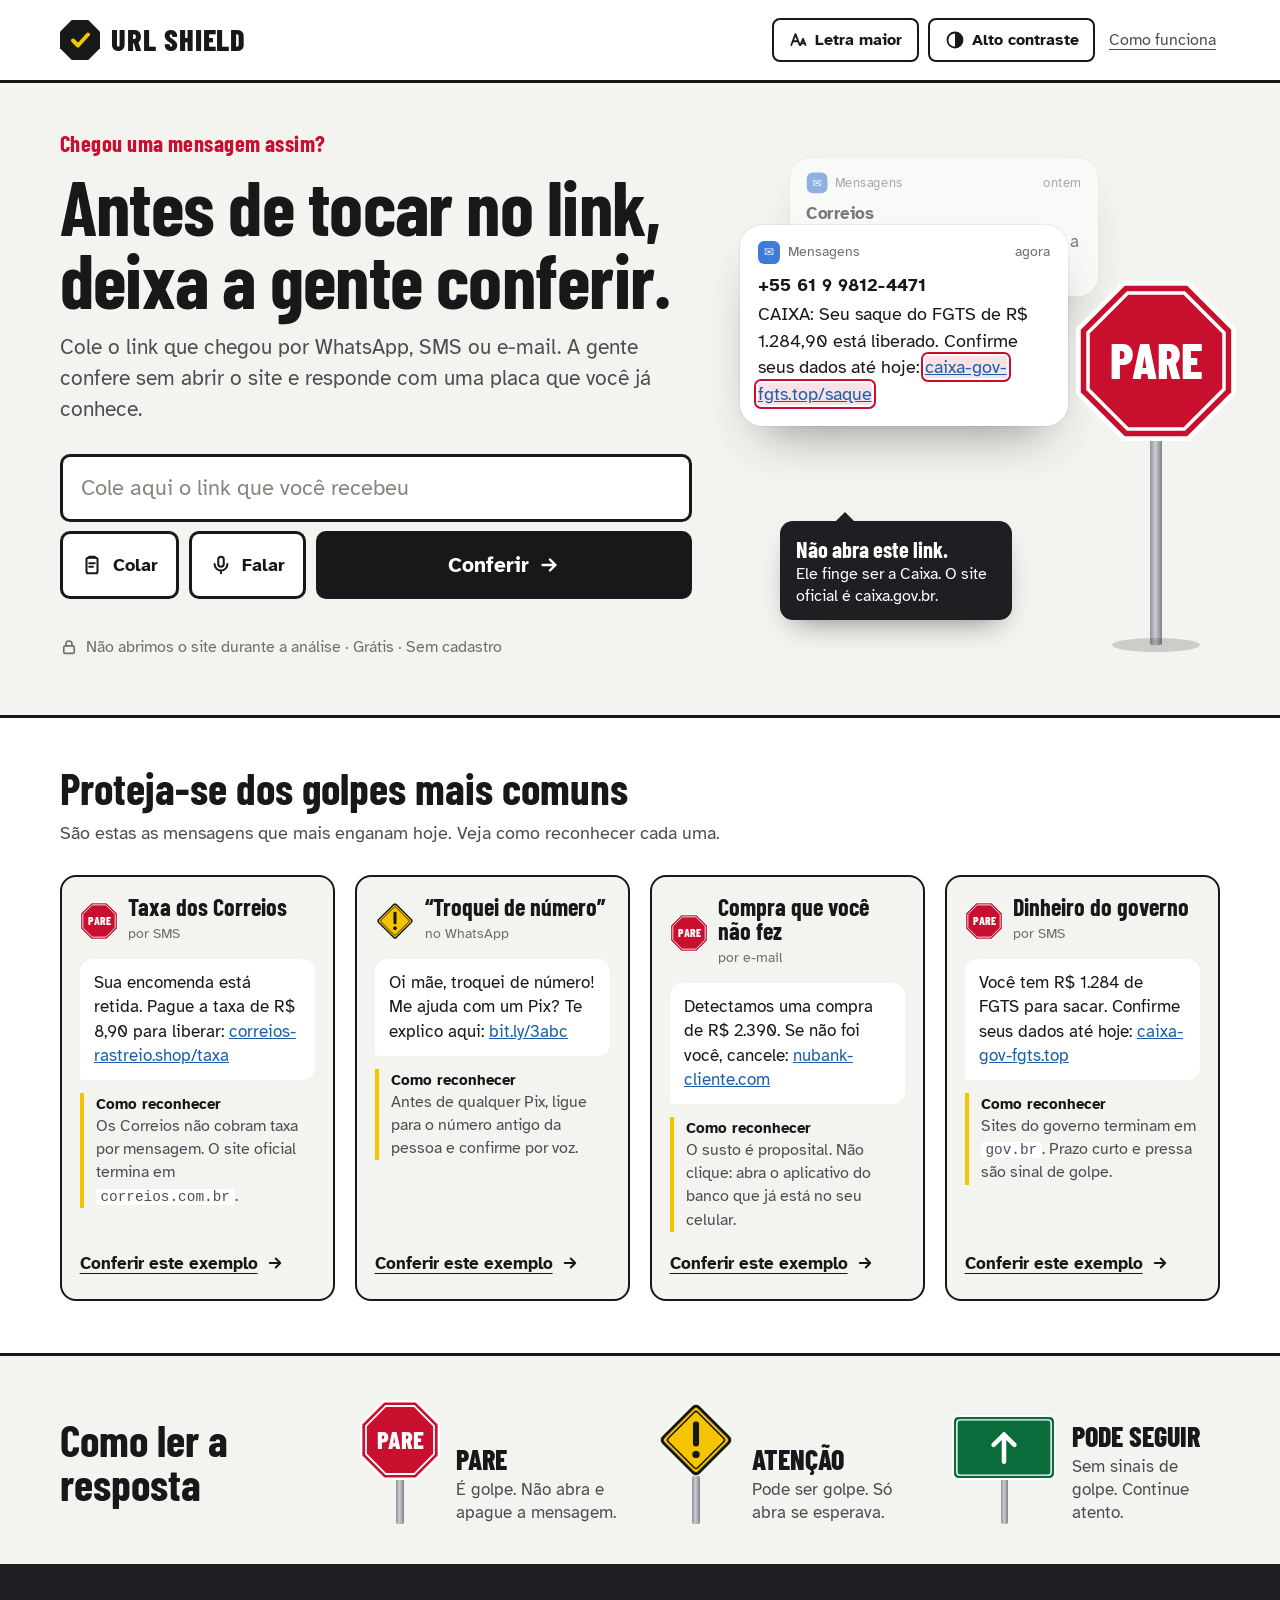
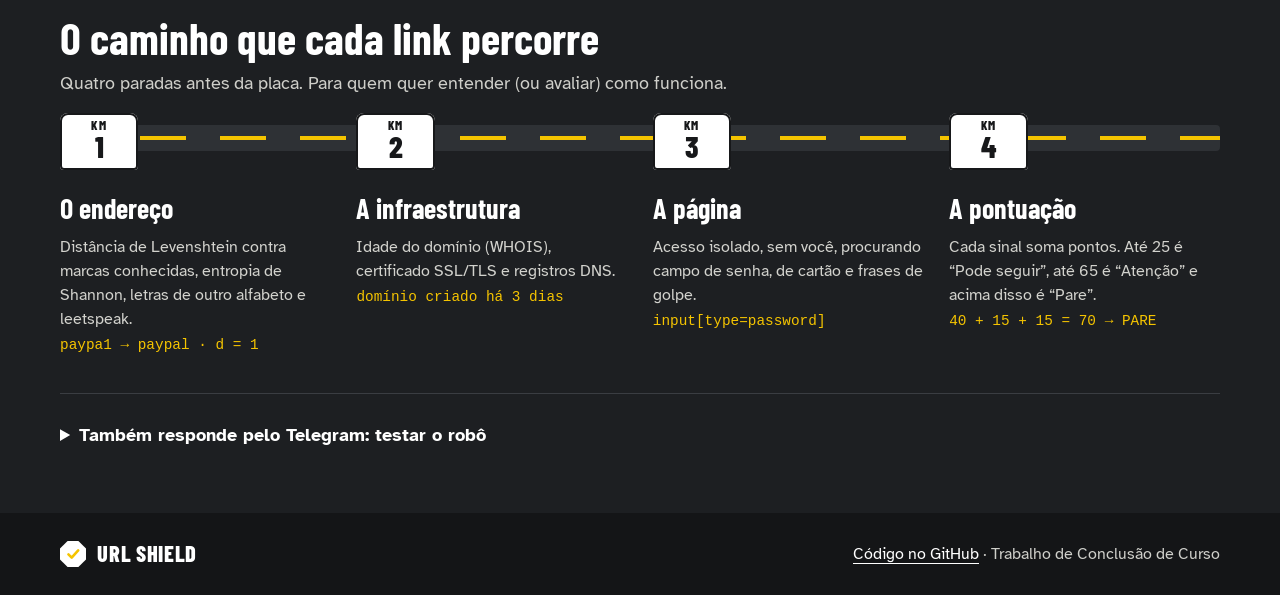
==== commit a0f4c2bb: "feat: site com golpe real no topo, secao Proteja-se e estrada; sinal de terminacao suspeita - Topo: " ====
--- a/frontend/public/index.html
+++ b/frontend/public/index.html
@@ -9,7 +9,7 @@
     <link rel="preconnect" href="https://fonts.googleapis.com">
     <link rel="preconnect" href="https://fonts.gstatic.com" crossorigin>
     <link href="https://fonts.googleapis.com/css2?family=Atkinson+Hyperlegible:wght@400;700&family=Barlow+Condensed:wght@600;700;800&display=swap" rel="stylesheet">
-    <link rel="stylesheet" href="styles.css?v=3">
+    <link rel="stylesheet" href="styles.css?v=6">
 </head>
 <body>
 
@@ -70,65 +70,70 @@
                     <svg width="20" height="20" aria-hidden="true"><use href="#i-contrast"/></svg>
                     Alto contraste
                 </button>
-                <a href="#area-tecnica" class="tool-link">Área técnica</a>
+                <a href="#como-funciona" class="tool-link">Como funciona</a>
             </nav>
         </div>
     </header>
 
     <main>
         <section class="hero">
-            <div class="container">
-                <h1 class="hero-title">Recebeu um link?<br><span class="stop-word">Pare</span> e confira antes.</h1>
-                <p class="hero-lead">Cole o link que chegou por WhatsApp, SMS ou e-mail. A gente confere sem abrir o site e responde com uma placa.</p>
-
-                <form id="checker" class="checker" novalidate>
-                    <label for="url-input" class="sr-only">Link que você recebeu</label>
-                    <input
-                        type="text"
-                        id="url-input"
-                        class="checker-input"
-                        placeholder="Cole aqui o link que você recebeu"
-                        inputmode="url"
-                        autocomplete="off"
-                        autocapitalize="off"
-                        spellcheck="false"
-                        aria-describedby="checker-error"
-                    >
-                    <div class="checker-actions">
-                        <button id="paste-btn" type="button" class="btn">
-                            <svg width="22" height="22" aria-hidden="true"><use href="#i-paste"/></svg>Colar
-                        </button>
-                        <button id="voice-btn" type="button" class="btn">
-                            <svg width="22" height="22" aria-hidden="true"><use href="#i-mic"/></svg><span id="voice-btn-text">Falar</span>
-                        </button>
-                        <button id="scan-btn" type="submit" class="btn btn-primary">
-                            Conferir<svg width="22" height="22" aria-hidden="true"><use href="#i-arrow"/></svg>
-                        </button>
-                    </div>
-                </form>
-                <p id="checker-error" class="checker-error" role="alert"></p>
-                <p class="trust-line">
-                    <svg width="18" height="18" aria-hidden="true"><use href="#i-lock"/></svg>
-                    Não abrimos o site durante a análise.
-                </p>
-
-                <section class="legend" aria-labelledby="legend-title">
-                    <h2 id="legend-title" class="section-kicker">Como ler a resposta</h2>
-                    <ul class="legend-row">
-                        <li class="legend-item">
-                            <svg width="72" height="72" aria-hidden="true"><use href="#sign-stop"/></svg>
-                            <div><strong>Pare</strong>É golpe. Não abra o link.</div>
-                        </li>
-                        <li class="legend-item">
-                            <svg width="78" height="78" aria-hidden="true"><use href="#sign-warn"/></svg>
-                            <div><strong>Atenção</strong>Pode ser golpe. Só abra se esperava.</div>
-                        </li>
-                        <li class="legend-item">
-                            <svg width="96" height="60" aria-hidden="true"><use href="#sign-go"/></svg>
-                            <div><strong>Pode seguir</strong>Sem sinais de golpe.</div>
-                        </li>
-                    </ul>
-                </section>
+            <div class="container hero-grid">
+                <div>
+                    <p class="hero-kicker">Chegou uma mensagem assim?</p>
+                    <h1 class="hero-title">Antes de tocar no link, deixa a gente conferir.</h1>
+                    <p class="hero-lead">Cole o link que chegou por WhatsApp, SMS ou e-mail. A gente confere sem abrir o site e responde com uma placa que você já conhece.</p>
+
+                    <form id="checker" class="checker" novalidate>
+                        <label for="url-input" class="sr-only">Link que você recebeu</label>
+                        <input
+                            type="text"
+                            id="url-input"
+                            class="checker-input"
+                            placeholder="Cole aqui o link que você recebeu"
+                            inputmode="url"
+                            autocomplete="off"
+                            autocapitalize="off"
+                            spellcheck="false"
+                            aria-describedby="checker-error"
+                        >
+                        <div class="checker-actions">
+                            <button id="paste-btn" type="button" class="btn">
+                                <svg width="22" height="22" aria-hidden="true"><use href="#i-paste"/></svg>Colar
+                            </button>
+                            <button id="voice-btn" type="button" class="btn">
+                                <svg width="22" height="22" aria-hidden="true"><use href="#i-mic"/></svg><span id="voice-btn-text">Falar</span>
+                            </button>
+                            <button id="scan-btn" type="submit" class="btn btn-primary">
+                                Conferir<svg width="22" height="22" aria-hidden="true"><use href="#i-arrow"/></svg>
+                            </button>
+                        </div>
+                    </form>
+                    <p id="checker-error" class="checker-error" role="alert"></p>
+                    <p class="trust-line">
+                        <svg width="18" height="18" aria-hidden="true"><use href="#i-lock"/></svg>
+                        Não abrimos o site durante a análise · Grátis · Sem cadastro
+                    </p>
+                </div>
+
+                <!-- Ilustração: um golpe real com a placa fincada ao lado -->
+                <div class="scene" aria-hidden="true">
+                    <div class="notif notif-back">
+                        <div class="notif-head"><span class="notif-app">✉</span>Mensagens<span class="notif-time">ontem</span></div>
+                        <div class="notif-from">Correios</div>
+                        <div class="notif-text">Sua encomenda está retida. Pague a taxa de R$ 8,90…</div>
+                    </div>
+                    <div class="notif notif-front">
+                        <div class="notif-head"><span class="notif-app">✉</span>Mensagens<span class="notif-time">agora</span></div>
+                        <div class="notif-from">+55 61 9 9812-4471</div>
+                        <div class="notif-text">CAIXA: Seu saque do FGTS de R$ 1.284,90 está liberado. Confirme seus dados até hoje: <span class="notif-link">caixa-gov-fgts.top/saque</span></div>
+                    </div>
+                    <div class="scene-callout"><strong>Não abra este link.</strong>Ele finge ser a Caixa. O site oficial é caixa.gov.br.</div>
+                    <div class="post post-hero">
+                        <svg class="post-sign" viewBox="0 0 100 100"><use href="#sign-stop"/></svg>
+                        <span class="post-pole"></span>
+                        <span class="post-base"></span>
+                    </div>
+                </div>
             </div>
         </section>
 
@@ -201,24 +206,93 @@
             </div>
         </section>
 
-        <!-- Área técnica -->
-        <section id="area-tecnica" class="tech-area">
+        <!-- Educação: reconhecer os golpes mais comuns -->
+        <section id="proteja-se" class="protect" aria-labelledby="protect-title">
             <div class="container">
-                <h2 class="tech-title">Área técnica</h2>
-                <p class="tech-lead">Como o URL Shield decide qual placa mostrar. Cada link passa por quatro camadas de análise antes do veredito.</p>
-
-                <ol class="layers">
-                    <li><strong>Análise do endereço</strong>Distância de Levenshtein contra marcas conhecidas, entropia de Shannon, letras de outros alfabetos (homógrafos), leetspeak e encurtadores.</li>
-                    <li><strong>Infraestrutura</strong>Idade do domínio (WHOIS), certificado SSL/TLS e registros DNS.</li>
-                    <li><strong>Inspeção da página</strong>Acesso isolado à página para procurar campos de senha e cartão e frases típicas de golpe.</li>
-                    <li><strong>Pontuação</strong>Os sinais somam pontos de risco: até 25 é “Pode seguir”, até 65 é “Atenção” e acima disso é “Pare”.</li>
+                <h2 id="protect-title" class="section-title">Proteja-se dos golpes mais comuns</h2>
+                <p class="section-lead">São estas as mensagens que mais enganam hoje. Veja como reconhecer cada uma.</p>
+                <ul class="scam-grid">
+                    <li class="scam">
+                        <div class="scam-kind"><svg width="38" height="38" aria-hidden="true"><use href="#sign-stop"/></svg><div><h3>Taxa dos Correios</h3><span>por SMS</span></div></div>
+                        <p class="scam-text">Sua encomenda está retida. Pague a taxa de R$ 8,90 para liberar: <span class="scam-link">correios-rastreio.shop/taxa</span></p>
+                        <p class="scam-tip"><strong>Como reconhecer</strong>Os Correios não cobram taxa por mensagem. O site oficial termina em <code>correios.com.br</code>.</p>
+                        <button type="button" class="link-btn scam-try" data-example="https://correios-rastreio.shop/taxa">Conferir este exemplo<svg width="18" height="18" aria-hidden="true"><use href="#i-arrow"/></svg></button>
+                    </li>
+                    <li class="scam">
+                        <div class="scam-kind"><svg width="40" height="40" aria-hidden="true"><use href="#sign-warn"/></svg><div><h3>“Troquei de número”</h3><span>no WhatsApp</span></div></div>
+                        <p class="scam-text">Oi mãe, troquei de número! Me ajuda com um Pix? Te explico aqui: <span class="scam-link">bit.ly/3abc</span></p>
+                        <p class="scam-tip"><strong>Como reconhecer</strong>Antes de qualquer Pix, ligue para o número antigo da pessoa e confirme por voz.</p>
+                        <button type="button" class="link-btn scam-try" data-example="https://bit.ly/3abc">Conferir este exemplo<svg width="18" height="18" aria-hidden="true"><use href="#i-arrow"/></svg></button>
+                    </li>
+                    <li class="scam">
+                        <div class="scam-kind"><svg width="38" height="38" aria-hidden="true"><use href="#sign-stop"/></svg><div><h3>Compra que você não fez</h3><span>por e-mail</span></div></div>
+                        <p class="scam-text">Detectamos uma compra de R$ 2.390. Se não foi você, cancele: <span class="scam-link">nubank-cliente.com</span></p>
+                        <p class="scam-tip"><strong>Como reconhecer</strong>O susto é proposital. Não clique: abra o aplicativo do banco que já está no seu celular.</p>
+                        <button type="button" class="link-btn scam-try" data-example="https://nubank-cliente.com">Conferir este exemplo<svg width="18" height="18" aria-hidden="true"><use href="#i-arrow"/></svg></button>
+                    </li>
+                    <li class="scam">
+                        <div class="scam-kind"><svg width="38" height="38" aria-hidden="true"><use href="#sign-stop"/></svg><div><h3>Dinheiro do governo</h3><span>por SMS</span></div></div>
+                        <p class="scam-text">Você tem R$ 1.284 de FGTS para sacar. Confirme seus dados até hoje: <span class="scam-link">caixa-gov-fgts.top</span></p>
+                        <p class="scam-tip"><strong>Como reconhecer</strong>Sites do governo terminam em <code>gov.br</code>. Prazo curto e pressa são sinal de golpe.</p>
+                        <button type="button" class="link-btn scam-try" data-example="http://caixa-gov-fgts.top/saque">Conferir este exemplo<svg width="18" height="18" aria-hidden="true"><use href="#i-arrow"/></svg></button>
+                    </li>
+                </ul>
+            </div>
+        </section>
+
+        <section class="legend" aria-labelledby="legend-title">
+            <div class="container legend-grid">
+                <h2 id="legend-title" class="section-title">Como ler a resposta</h2>
+                <div class="legend-item">
+                    <div class="post post-small"><svg class="post-sign" viewBox="0 0 100 100" aria-hidden="true"><use href="#sign-stop"/></svg><span class="post-pole"></span></div>
+                    <p><strong>Pare</strong>É golpe. Não abra e apague a mensagem.</p>
+                </div>
+                <div class="legend-item">
+                    <div class="post post-small"><svg class="post-sign" viewBox="0 0 100 100" aria-hidden="true"><use href="#sign-warn"/></svg><span class="post-pole"></span></div>
+                    <p><strong>Atenção</strong>Pode ser golpe. Só abra se esperava.</p>
+                </div>
+                <div class="legend-item">
+                    <div class="post post-small post-wide"><svg class="post-sign" viewBox="0 0 160 100" aria-hidden="true"><use href="#sign-go"/></svg><span class="post-pole"></span></div>
+                    <p><strong>Pode seguir</strong>Sem sinais de golpe. Continue atento.</p>
+                </div>
+            </div>
+        </section>
+
+        <!-- Como funciona: as 4 camadas como marcos de uma estrada -->
+        <section id="como-funciona" class="road-section" aria-labelledby="road-title">
+            <div class="container">
+                <h2 id="road-title" class="section-title">O caminho que cada link percorre</h2>
+                <p class="section-lead">Quatro paradas antes da placa. Para quem quer entender (ou avaliar) como funciona.</p>
+                <div class="road" aria-hidden="true"></div>
+                <ol class="kms">
+                    <li class="km">
+                        <span class="km-post" aria-hidden="true"><small>KM</small>1</span>
+                        <h3>O endereço</h3>
+                        <p>Distância de Levenshtein contra marcas conhecidas, entropia de Shannon, letras de outro alfabeto e leetspeak.</p>
+                        <code>paypa1 → paypal · d = 1</code>
+                    </li>
+                    <li class="km">
+                        <span class="km-post" aria-hidden="true"><small>KM</small>2</span>
+                        <h3>A infraestrutura</h3>
+                        <p>Idade do domínio (WHOIS), certificado SSL/TLS e registros DNS.</p>
+                        <code>domínio criado há 3 dias</code>
+                    </li>
+                    <li class="km">
+                        <span class="km-post" aria-hidden="true"><small>KM</small>3</span>
+                        <h3>A página</h3>
+                        <p>Acesso isolado, sem você, procurando campo de senha, de cartão e frases de golpe.</p>
+                        <code>input[type=password]</code>
+                    </li>
+                    <li class="km">
+                        <span class="km-post" aria-hidden="true"><small>KM</small>4</span>
+                        <h3>A pontuação</h3>
+                        <p>Cada sinal soma pontos. Até 25 é “Pode seguir”, até 65 é “Atenção” e acima disso é “Pare”.</p>
+                        <code>40 + 15 + 15 = 70 → PARE</code>
+                    </li>
                 </ol>
 
-                <div class="telegram">
-                    <div class="telegram-text">
-                        <h3 class="section-kicker">Também no Telegram</h3>
-                        <p>O mesmo verificador responde por chat. Teste o robô aqui:</p>
-                    </div>
+                <details class="telegram">
+                    <summary>Também responde pelo Telegram: testar o robô</summary>
                     <div class="chat" aria-label="Simulador do robô do Telegram">
                         <div class="chat-top">
                             <svg width="28" height="28" aria-hidden="true"><use href="#logo"/></svg>
@@ -235,7 +309,7 @@
                             </button>
                         </form>
                     </div>
-                </div>
+                </details>
             </div>
         </section>
     </main>
@@ -245,10 +319,10 @@
             <span class="brand brand-small">
                 <svg width="26" height="26" aria-hidden="true"><use href="#logo"/></svg>URL Shield
             </span>
-            <span>Verificação matemática e heurística de links · Trabalho de Conclusão de Curso</span>
+            <span><a href="https://github.com/yDaviDEAD1/URLShield" rel="noopener">Código no GitHub</a> · Trabalho de Conclusão de Curso</span>
         </div>
     </footer>
 
-    <script src="app.js?v=3"></script>
+    <script src="app.js?v=6"></script>
 </body>
 </html>
--- a/frontend/public/styles.css
+++ b/frontend/public/styles.css
@@ -37,7 +37,7 @@
     -webkit-font-smoothing: antialiased;
 }
 
-.container { width: 100%; max-width: 1040px; margin: 0 auto; padding: 0 1.25rem; }
+.container { width: 100%; max-width: 1200px; margin: 0 auto; padding: 0 1.25rem; }
 .hidden { display: none !important; }
 .sprite { position: absolute; }
 .sr-only { position: absolute; width: 1px; height: 1px; overflow: hidden; clip: rect(0 0 0 0); white-space: nowrap; }
@@ -94,33 +94,62 @@
 .tool-link { color: var(--ink-2); font-size: 1rem; text-underline-offset: 4px; padding: .5rem .25rem; }
 
 /* ---------- hero ---------- */
-.hero { padding: 3.25rem 0 3rem; }
+.hero { padding: 2.75rem 0 3.5rem; }
+.hero-grid { display: grid; grid-template-columns: minmax(0, 1fr) 30rem; gap: 3rem; align-items: center; }
+.hero-kicker { font-family: var(--cond); font-weight: 700; font-size: 1.4rem; color: var(--stop); letter-spacing: .02em; }
 .hero-title {
-    font-family: var(--cond); font-weight: 800; text-transform: uppercase;
-    font-size: clamp(2.9rem, 7vw, 4.9rem); line-height: .95; letter-spacing: -.01em;
-}
-.stop-word { color: var(--stop); }
+    font-family: var(--cond); font-weight: 700;
+    font-size: clamp(2.8rem, 6vw, 5rem); line-height: .95; letter-spacing: -.01em; margin-top: .5rem;
+}
 .hero-lead { font-size: 1.3rem; color: var(--ink-2); max-width: 40rem; margin: 1.1rem 0 1.75rem; }
 
 .checker { display: flex; gap: .6rem; align-items: stretch; flex-wrap: wrap; }
 .checker-input {
-    flex: 1 1 22rem; min-width: 0; min-height: 4.25rem; padding: 0 1.1rem;
+    flex: 1 1 100%; min-width: 0; min-height: 4.25rem; padding: 0 1.1rem;
     font: 400 1.35rem var(--sans); color: var(--ink); background: var(--card);
     border: var(--border) solid var(--ink); border-radius: var(--radius);
 }
 .checker-input::placeholder { color: #85877F; }
 .checker-input[aria-invalid="true"] { border-color: var(--stop); }
-.checker-actions { display: flex; gap: .6rem; flex: 0 1 auto; }
+.checker-actions { display: flex; gap: .6rem; flex: 1 1 100%; }
 .checker-actions .btn { min-height: 4.25rem; }
-.checker-actions .btn-primary { font-size: 1.3rem; padding: 0 1.4rem; }
+.checker-actions .btn-primary { flex: 1; font-size: 1.3rem; padding: 0 1.4rem; }
 .checker-error { min-height: 1.75rem; margin-top: .5rem; color: var(--stop); font-weight: 700; }
 .trust-line { display: flex; align-items: center; gap: .5rem; color: var(--ink-3); font-size: 1rem; }
 
-.legend { margin-top: 2.5rem; padding-top: 1.5rem; border-top: var(--border) solid var(--ink); }
-.legend-row { list-style: none; display: grid; grid-template-columns: repeat(3, 1fr); gap: 1.25rem; }
-.legend-item { display: flex; align-items: center; gap: .9rem; font-size: 1.1rem; line-height: 1.35; }
-.legend-item svg { flex: none; }
-.legend-item strong { display: block; font-family: var(--cond); font-size: 1.55rem; font-weight: 800; text-transform: uppercase; }
+/* ilustração: notificações de golpe com a placa fincada */
+.scene { position: relative; height: 31rem; }
+.notif {
+    position: absolute; width: 20.5rem; background: #fff; border-radius: 1.4rem; padding: 1rem 1.1rem 1.15rem;
+    box-shadow: 0 26px 50px -24px rgba(0,0,0,.45), 0 0 0 1px rgba(0,0,0,.05);
+}
+.notif-back { left: 2.5rem; top: .5rem; transform: scale(.94); opacity: .55; }
+.notif-front { left: 0; top: 5rem; }
+.notif-head { display: flex; align-items: center; gap: .5rem; font-size: .85rem; color: var(--ink-3); margin-bottom: .5rem; }
+.notif-app { width: 1.4rem; height: 1.4rem; border-radius: .4rem; background: #3D7BD9; color: #fff; display: grid; place-items: center; font-size: .75rem; }
+.notif-time { margin-left: auto; }
+.notif-from { font-weight: 700; font-size: 1.1rem; margin-bottom: .2rem; }
+.notif-text { font-size: 1.15rem; line-height: 1.45; }
+.notif-link { color: #1B5FAA; text-decoration: underline; background: rgba(200,16,46,.12); outline: 2px solid var(--stop); outline-offset: 2px; border-radius: 3px; overflow-wrap: anywhere; }
+.scene-callout {
+    position: absolute; left: 2.5rem; top: 23.5rem; width: 14.5rem; padding: .8rem 1rem;
+    background: var(--asphalt); color: #fff; border-radius: .8rem; font-size: 1rem; line-height: 1.35;
+    box-shadow: 0 14px 30px -14px rgba(0,0,0,.5);
+}
+.scene-callout strong { display: block; font-family: var(--cond); font-size: 1.4rem; }
+.scene-callout::after { content: ""; position: absolute; left: 3.5rem; top: -9px; border: 9px solid transparent; border-bottom-color: var(--asphalt); border-top: 0; }
+
+/* placa fincada num poste */
+.post { display: flex; flex-direction: column; align-items: center; }
+.post-sign { display: block; width: 100%; height: auto; position: relative; z-index: 1; }
+.post-pole { width: 8%; min-width: 8px; background: linear-gradient(90deg, #8F9399, #C9CCD0 45%, #7D8187); border-radius: 2px; margin-top: -4px; }
+.post-base { width: 55%; height: 14px; border-radius: 50%; background: rgba(0,0,0,.16); margin-top: -7px; }
+.post-hero { position: absolute; right: -1rem; top: 8.5rem; width: 10rem; }
+.post-hero .post-pole { height: 13rem; }
+.post-small { width: 5rem; flex: none; }
+.post-small .post-pole { height: 3rem; }
+.post-wide { width: 6.5rem; }
+.post-wide .post-pole { width: 7px; min-width: 7px; }
 
 /* ---------- carregando ---------- */
 .loading { padding: 3rem 0; background: var(--asphalt); color: #fff; text-align: center; }
@@ -198,23 +227,57 @@
 .metric dt { font-size: .95rem; font-weight: 700; color: var(--ink-2); margin-bottom: .25rem; }
 .metric dd { font-family: var(--mono); font-size: .95rem; overflow-wrap: anywhere; }
 
-/* ---------- área técnica ---------- */
-.tech-area { background: #E7E7E2; border-top: var(--border) solid var(--ink); padding: 3.5rem 0 4rem; }
-.tech-title { font-family: var(--cond); font-weight: 800; font-size: 2.6rem; text-transform: uppercase; line-height: 1; }
-.tech-lead { color: var(--ink-2); margin: .75rem 0 1.75rem; max-width: 42rem; }
-.layers { list-style: none; counter-reset: layer; display: grid; grid-template-columns: repeat(2, 1fr); gap: 1rem; }
-.layers li { counter-increment: layer; background: var(--card); border-radius: var(--radius); padding: 1.1rem 1.25rem 1.2rem; font-size: 1.05rem; color: var(--ink-2); }
-.layers li strong { display: block; color: var(--ink); font-family: var(--cond); font-size: 1.45rem; text-transform: uppercase; margin-bottom: .25rem; }
-.layers li strong::before { content: counter(layer) " · "; color: var(--ink-3); }
-
-.telegram { display: grid; grid-template-columns: 1fr 1.3fr; gap: 2rem; margin-top: 2.75rem; align-items: start; }
-.telegram-text p { color: var(--ink-2); }
+/* ---------- proteja-se ---------- */
+.section-title { font-family: var(--cond); font-weight: 700; font-size: clamp(2rem, 4vw, 2.75rem); line-height: 1; }
+.section-lead { font-size: 1.15rem; color: var(--ink-2); margin: .6rem 0 1.75rem; }
+.protect { background: var(--card); border-top: var(--border) solid var(--ink); border-bottom: var(--border) solid var(--ink); padding: 3rem 0 3.25rem; }
+.scam-grid { list-style: none; display: grid; grid-template-columns: repeat(4, 1fr); gap: 1.25rem; }
+.scam { display: flex; flex-direction: column; gap: .8rem; padding: 1.1rem; border: 2px solid var(--ink); border-radius: 1rem; background: var(--page); }
+.scam-kind { display: flex; align-items: center; gap: .65rem; }
+.scam-kind svg { flex: none; }
+.scam-kind h3 { font-family: var(--cond); font-weight: 700; font-size: 1.5rem; line-height: 1; }
+.scam-kind span { font-size: .9rem; color: var(--ink-3); }
+.scam-text { background: #fff; border-radius: .8rem .8rem .8rem .25rem; padding: .75rem .9rem; font-size: 1.05rem; line-height: 1.45; }
+.scam-link { color: #1B5FAA; text-decoration: underline; overflow-wrap: anywhere; }
+.scam-tip { font-size: 1rem; line-height: 1.45; color: var(--ink-2); border-left: 4px solid var(--sign-yellow); padding-left: .75rem; }
+.scam-tip strong { display: block; color: var(--ink); font-size: .95rem; }
+.scam-tip code { font: .9rem var(--mono); background: #fff; padding: 0 .3rem; border-radius: 4px; }
+.scam-try { margin-top: auto; color: var(--ink); font-weight: 700; justify-content: flex-start; text-align: left; white-space: nowrap; align-self: flex-start; }
+.scam-try svg { order: 2; }
+
+/* ---------- como ler a resposta ---------- */
+.legend { padding: 2.75rem 0 2.5rem; }
+.legend-grid { display: grid; grid-template-columns: 17rem repeat(3, 1fr); gap: 1.75rem; align-items: end; }
+.legend-grid .section-title { align-self: center; }
+.legend-item { display: flex; align-items: flex-end; gap: 1rem; }
+.legend-item p { font-size: 1.05rem; line-height: 1.35; color: var(--ink-2); }
+.legend-item strong { display: block; font-family: var(--cond); font-weight: 800; font-size: 1.75rem; text-transform: uppercase; color: var(--ink); }
+
+/* ---------- como funciona (estrada) ---------- */
+.road-section { background: var(--asphalt); color: #fff; padding: 3.25rem 0 3.5rem; }
+.road-section .section-lead { color: #CFCFCA; }
+.road { position: relative; height: 26px; background: #2E3135; border-radius: 4px; margin-top: 1.75rem; }
+.road::before { content: ""; position: absolute; left: 0; right: 0; top: 11px; height: 4px; background: repeating-linear-gradient(90deg, var(--sign-yellow) 0 46px, transparent 46px 80px); }
+.kms { list-style: none; display: grid; grid-template-columns: repeat(4, 1fr); gap: 1.6rem; margin-top: -2.4rem; position: relative; }
+.km-post {
+    display: inline-block; width: 4.9rem; padding: .35rem 0 .5rem; margin-bottom: 1.1rem; text-align: center;
+    background: #fff; color: var(--ink); border-radius: 8px 8px 4px 4px; box-shadow: 0 0 0 2px var(--ink) inset;
+    font: 800 1.9rem/1 var(--cond);
+}
+.km-post small { display: block; font-size: .8rem; letter-spacing: .1em; }
+.km h3 { font-family: var(--cond); font-weight: 700; font-size: 1.75rem; }
+.km p { color: #D2D2CD; font-size: 1rem; line-height: 1.5; margin-top: .35rem; }
+.km code { display: block; margin-top: .4rem; font: .9rem var(--mono); color: var(--sign-yellow); }
+
+.telegram { margin-top: 2.5rem; border-top: 1px solid #3A3D42; padding-top: 1.25rem; }
+.telegram summary { cursor: pointer; font-weight: 700; color: #fff; padding: .5rem 0; }
+.telegram .chat { max-width: 32rem; margin-top: 1rem; color: var(--ink); }
 .chat { background: var(--card); border: 2px solid var(--ink); border-radius: 16px; overflow: hidden; }
-.chat-top { display: flex; align-items: center; gap: .7rem; padding: .8rem 1rem; background: var(--asphalt); color: #fff; }
+.chat-top { display: flex; align-items: center; gap: .7rem; padding: .8rem 1rem; background: #33363B; color: #fff; }
 .chat-top svg { color: #fff; }
 .chat-top strong { display: block; line-height: 1.1; }
 .chat-status { font-size: .9rem; color: #9FD8B4; }
-.chat-messages { height: 22rem; overflow-y: auto; padding: 1rem; display: flex; flex-direction: column; gap: .6rem; background: #F7F7F4; }
+.chat-messages { height: 20rem; overflow-y: auto; padding: 1rem; display: flex; flex-direction: column; gap: .6rem; background: #F7F7F4; }
 .bubble { max-width: 85%; padding: .7rem .9rem; border-radius: 14px; font-size: 1.02rem; line-height: 1.4; }
 .bubble.bot { background: var(--card); border: 1px solid var(--line); border-bottom-left-radius: 4px; align-self: flex-start; }
 .bubble.user { background: var(--ink); color: #fff; border-bottom-right-radius: 4px; align-self: flex-end; overflow-wrap: anywhere; }
@@ -228,7 +291,8 @@
 .chat-send { min-height: 3.25rem; padding: 0 1rem; }
 
 /* ---------- rodapé ---------- */
-.site-footer { background: var(--asphalt); color: #CFCFCA; padding: 1.75rem 0; font-size: 1rem; }
+.site-footer { background: #141517; color: #CFCFCA; padding: 1.5rem 0; font-size: 1rem; }
+.site-footer a { color: #fff; text-underline-offset: 4px; }
 .footer-inner { display: flex; justify-content: space-between; align-items: center; gap: 1rem; flex-wrap: wrap; }
 .brand-small { font-size: 1.4rem; color: #fff; }
 .brand-small svg { color: #fff; }
@@ -238,30 +302,54 @@
     --page: #FFFFFF; --card: #FFFFFF; --ink: #000000; --ink-2: #000000; --ink-3: #1A1A1A;
     --line: #000000; --asphalt: #000000; --border: 4px;
 }
-body.high-contrast .tech-area { background: #FFFFFF; }
+body.high-contrast .protect, body.high-contrast .legend { background: #FFFFFF; }
+body.high-contrast .scam { background: #FFFFFF; }
+body.high-contrast .km p, body.high-contrast .road-section .section-lead { color: #FFFFFF; }
 body.high-contrast .chat-messages { background: #FFFFFF; }
 body.high-contrast .verdict-subtitle, body.high-contrast .loading-hint { color: #FFFFFF; }
 body.high-contrast .reasons li small, body.high-contrast .trust-line { color: #000000; }
 body.high-contrast a, body.high-contrast .link-btn { text-decoration-thickness: 2px; }
 
 /* ---------- celular ---------- */
+@media (max-width: 1240px) {
+    .legend-grid { grid-template-columns: repeat(3, 1fr); }
+    .legend-grid .section-title { grid-column: 1 / -1; }
+}
+
+@media (max-width: 1000px) {
+    .hero-grid { grid-template-columns: 1fr; gap: 1.5rem; }
+    .scene { order: -1; height: 15rem; max-width: 26rem; }
+    .notif { width: calc(100% - 5.25rem); max-width: 19rem; padding: .8rem .9rem; }
+    .notif-back { display: none; }
+    .notif-front { top: 0; }
+    .notif-text { font-size: 1rem; }
+    .scene-callout { display: none; }
+    .post-hero { width: 5.25rem; top: 3rem; right: -.25rem; }
+    .post-hero .post-pole { height: 5.5rem; }
+    .scam-grid { grid-template-columns: repeat(2, 1fr); }
+    .kms { grid-template-columns: repeat(2, 1fr); row-gap: 2rem; }
+}
+
 @media (max-width: 760px) {
     body { font-size: 1.0625rem; }
     .header-inner { min-height: 4.25rem; }
     .brand { font-size: 1.6rem; }
     .tool-link { display: none; }
-    .hero { padding: 2.25rem 0 2.25rem; }
+    .hero { padding: 1.5rem 0 2.25rem; }
     .hero-lead { font-size: 1.15rem; }
-    .checker-actions { flex: 1 1 100%; flex-wrap: wrap; }
+    .checker-actions { flex-wrap: wrap; }
     .checker-actions .btn { flex: 1; padding: 0 .6rem; }
     .checker-actions .btn-primary { flex: 1 1 100%; }
-    .legend-row { grid-template-columns: 1fr; gap: .9rem; }
+    .scam-grid, .legend-grid { grid-template-columns: 1fr; }
+    .legend-item { align-items: center; }
     .verdict { padding: 2rem 0 2.25rem; }
     .verdict-inner { flex-direction: column; align-items: flex-start; gap: 1.25rem; }
     .verdict-subtitle { font-size: 1.2rem; }
     .result-body { grid-template-columns: 1fr; gap: 1.75rem; }
     .result-actions .btn { flex: 1 1 100%; }
-    .metrics, .layers, .telegram { grid-template-columns: 1fr; }
+    .metrics { grid-template-columns: 1fr; }
+    .road { display: none; }
+    .kms { grid-template-columns: 1fr; margin-top: 0; }
 }
 
 @media (prefers-reduced-motion: reduce) {
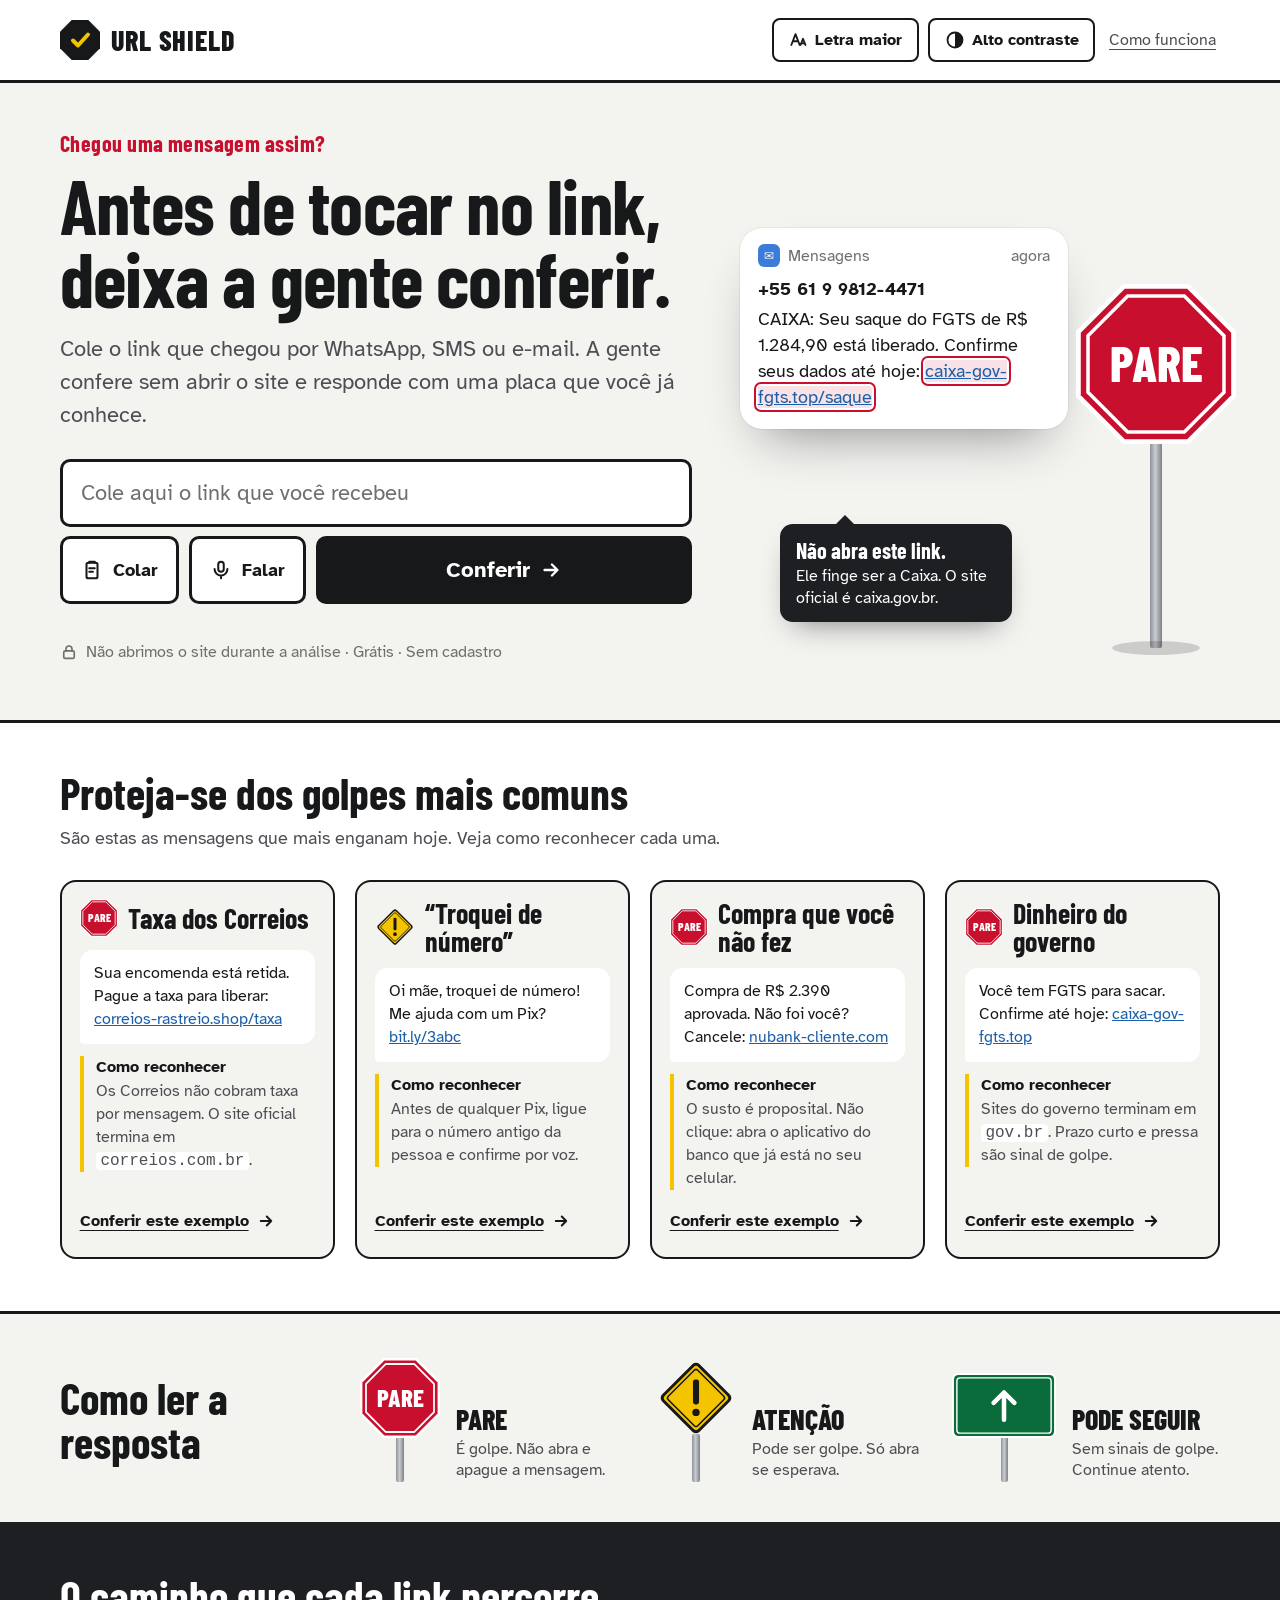
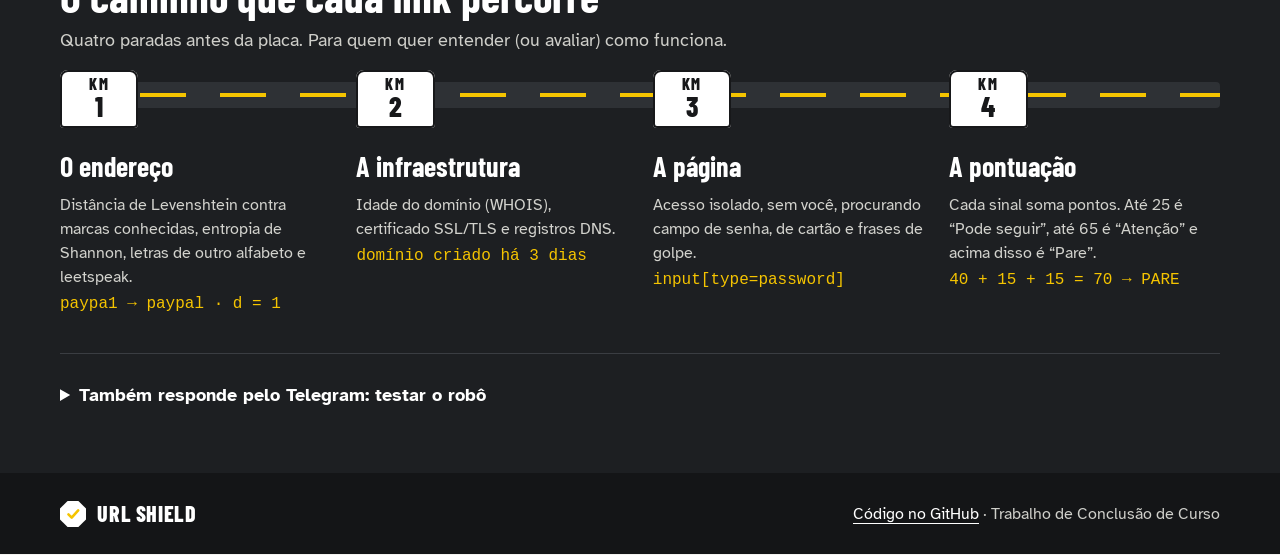
==== commit 91b74a7b: "fix: botao Ouvir no celular, limpeza visual e contraste - Ouvir: escolhe a voz em portugues explicit" ====
--- a/frontend/public/index.html
+++ b/frontend/public/index.html
@@ -9,7 +9,7 @@
     <link rel="preconnect" href="https://fonts.googleapis.com">
     <link rel="preconnect" href="https://fonts.gstatic.com" crossorigin>
     <link href="https://fonts.googleapis.com/css2?family=Atkinson+Hyperlegible:wght@400;700&family=Barlow+Condensed:wght@600;700;800&display=swap" rel="stylesheet">
-    <link rel="stylesheet" href="styles.css?v=6">
+    <link rel="stylesheet" href="styles.css?v=9">
 </head>
 <body>
 
@@ -117,11 +117,6 @@
 
                 <!-- Ilustração: um golpe real com a placa fincada ao lado -->
                 <div class="scene" aria-hidden="true">
-                    <div class="notif notif-back">
-                        <div class="notif-head"><span class="notif-app">✉</span>Mensagens<span class="notif-time">ontem</span></div>
-                        <div class="notif-from">Correios</div>
-                        <div class="notif-text">Sua encomenda está retida. Pague a taxa de R$ 8,90…</div>
-                    </div>
                     <div class="notif notif-front">
                         <div class="notif-head"><span class="notif-app">✉</span>Mensagens<span class="notif-time">agora</span></div>
                         <div class="notif-from">+55 61 9 9812-4471</div>
@@ -174,6 +169,11 @@
                             <svg width="22" height="22" aria-hidden="true"><use href="#i-speaker"/></svg><span id="speak-btn-text">Ouvir</span>
                         </button>
                     </div>
+                    <p id="speak-help" class="speak-help" role="status" hidden>
+                        Não conseguimos ler em voz alta neste aparelho. Confira se o <strong>volume de mídia</strong> está ligado
+                        (no iPhone, também a chave de silencioso) e se o celular tem uma voz em português
+                        em <em>Configurações › Acessibilidade › Saída de texto para voz</em>.
+                    </p>
                 </div>
                 <div id="reasons-wrapper">
                     <h3 id="reasons-title" class="section-kicker">Por que</h3>
@@ -213,30 +213,31 @@
                 <p class="section-lead">São estas as mensagens que mais enganam hoje. Veja como reconhecer cada uma.</p>
                 <ul class="scam-grid">
                     <li class="scam">
-                        <div class="scam-kind"><svg width="38" height="38" aria-hidden="true"><use href="#sign-stop"/></svg><div><h3>Taxa dos Correios</h3><span>por SMS</span></div></div>
-                        <p class="scam-text">Sua encomenda está retida. Pague a taxa de R$ 8,90 para liberar: <span class="scam-link">correios-rastreio.shop/taxa</span></p>
+                        <div class="scam-kind"><svg width="38" height="38" aria-hidden="true"><use href="#sign-stop"/></svg><div><h3>Taxa dos Correios</h3></div></div>
+                        <p class="scam-text">Sua encomenda está retida. Pague a taxa para liberar: <span class="scam-link">correios-rastreio.shop/taxa</span></p>
                         <p class="scam-tip"><strong>Como reconhecer</strong>Os Correios não cobram taxa por mensagem. O site oficial termina em <code>correios.com.br</code>.</p>
                         <button type="button" class="link-btn scam-try" data-example="https://correios-rastreio.shop/taxa">Conferir este exemplo<svg width="18" height="18" aria-hidden="true"><use href="#i-arrow"/></svg></button>
                     </li>
                     <li class="scam">
-                        <div class="scam-kind"><svg width="40" height="40" aria-hidden="true"><use href="#sign-warn"/></svg><div><h3>“Troquei de número”</h3><span>no WhatsApp</span></div></div>
-                        <p class="scam-text">Oi mãe, troquei de número! Me ajuda com um Pix? Te explico aqui: <span class="scam-link">bit.ly/3abc</span></p>
+                        <div class="scam-kind"><svg width="40" height="40" aria-hidden="true"><use href="#sign-warn"/></svg><div><h3>“Troquei de número”</h3></div></div>
+                        <p class="scam-text">Oi mãe, troquei de número! Me ajuda com um Pix? <span class="scam-link">bit.ly/3abc</span></p>
                         <p class="scam-tip"><strong>Como reconhecer</strong>Antes de qualquer Pix, ligue para o número antigo da pessoa e confirme por voz.</p>
                         <button type="button" class="link-btn scam-try" data-example="https://bit.ly/3abc">Conferir este exemplo<svg width="18" height="18" aria-hidden="true"><use href="#i-arrow"/></svg></button>
                     </li>
                     <li class="scam">
-                        <div class="scam-kind"><svg width="38" height="38" aria-hidden="true"><use href="#sign-stop"/></svg><div><h3>Compra que você não fez</h3><span>por e-mail</span></div></div>
-                        <p class="scam-text">Detectamos uma compra de R$ 2.390. Se não foi você, cancele: <span class="scam-link">nubank-cliente.com</span></p>
+                        <div class="scam-kind"><svg width="38" height="38" aria-hidden="true"><use href="#sign-stop"/></svg><div><h3>Compra que você não fez</h3></div></div>
+                        <p class="scam-text">Compra de R$ 2.390 aprovada. Não foi você? Cancele: <span class="scam-link">nubank-cliente.com</span></p>
                         <p class="scam-tip"><strong>Como reconhecer</strong>O susto é proposital. Não clique: abra o aplicativo do banco que já está no seu celular.</p>
                         <button type="button" class="link-btn scam-try" data-example="https://nubank-cliente.com">Conferir este exemplo<svg width="18" height="18" aria-hidden="true"><use href="#i-arrow"/></svg></button>
                     </li>
                     <li class="scam">
-                        <div class="scam-kind"><svg width="38" height="38" aria-hidden="true"><use href="#sign-stop"/></svg><div><h3>Dinheiro do governo</h3><span>por SMS</span></div></div>
-                        <p class="scam-text">Você tem R$ 1.284 de FGTS para sacar. Confirme seus dados até hoje: <span class="scam-link">caixa-gov-fgts.top</span></p>
+                        <div class="scam-kind"><svg width="38" height="38" aria-hidden="true"><use href="#sign-stop"/></svg><div><h3>Dinheiro do governo</h3></div></div>
+                        <p class="scam-text">Você tem FGTS para sacar. Confirme até hoje: <span class="scam-link">caixa-gov-fgts.top</span></p>
                         <p class="scam-tip"><strong>Como reconhecer</strong>Sites do governo terminam em <code>gov.br</code>. Prazo curto e pressa são sinal de golpe.</p>
                         <button type="button" class="link-btn scam-try" data-example="http://caixa-gov-fgts.top/saque">Conferir este exemplo<svg width="18" height="18" aria-hidden="true"><use href="#i-arrow"/></svg></button>
                     </li>
                 </ul>
+                <button type="button" class="btn more-scams" id="more-scams">Ver mais golpes comuns</button>
             </div>
         </section>
 
@@ -323,6 +324,6 @@
         </div>
     </footer>
 
-    <script src="app.js?v=6"></script>
+    <script src="app.js?v=9"></script>
 </body>
 </html>
--- a/frontend/public/styles.css
+++ b/frontend/public/styles.css
@@ -43,6 +43,8 @@
 .sr-only { position: absolute; width: 1px; height: 1px; overflow: hidden; clip: rect(0 0 0 0); white-space: nowrap; }
 
 :focus-visible { outline: 3px solid var(--focus); outline-offset: 3px; border-radius: 4px; }
+/* no fundo escuro o azul não tem contraste suficiente: foco em amarelo de sinalização */
+.road-section :focus-visible, .site-footer :focus-visible, .verdict :focus-visible, .loading :focus-visible { outline-color: var(--sign-yellow); }
 
 .skip-link { position: absolute; left: 1rem; top: -4rem; background: var(--ink); color: #fff; padding: .75rem 1rem; border-radius: var(--radius); z-index: 10; }
 .skip-link:focus { top: 1rem; }
@@ -51,7 +53,7 @@
 .btn {
     display: inline-flex; align-items: center; justify-content: center; gap: .6rem;
     min-height: 4rem; padding: 0 1.15rem;
-    font: 700 1.15rem/1 var(--sans);
+    font: 700 1.125rem/1 var(--sans);
     color: var(--ink); background: var(--card);
     border: var(--border) solid var(--ink); border-radius: var(--radius);
     cursor: pointer; text-decoration: none; white-space: nowrap;
@@ -68,7 +70,7 @@
 .link-btn {
     display: inline-flex; align-items: center; gap: .5rem;
     background: none; border: none; cursor: pointer; padding: .5rem 0;
-    font: 400 1.05rem var(--sans); color: var(--ink-2);
+    font: 400 1rem var(--sans); color: var(--ink-2);
     text-decoration: underline; text-underline-offset: 4px;
 }
 .link-btn:hover { color: var(--ink); }
@@ -82,7 +84,7 @@
 /* ---------- cabeçalho ---------- */
 .site-header { background: var(--card); border-bottom: var(--border) solid var(--ink); }
 .header-inner { display: flex; align-items: center; justify-content: space-between; gap: 1rem; min-height: 5rem; flex-wrap: wrap; padding-top: .75rem; padding-bottom: .75rem; }
-.brand { display: inline-flex; align-items: center; gap: .7rem; font-family: var(--cond); font-weight: 800; font-size: 1.9rem; text-transform: uppercase; letter-spacing: .03em; color: var(--ink); text-decoration: none; }
+.brand { display: inline-flex; align-items: center; gap: .7rem; font-family: var(--cond); font-weight: 800; font-size: 1.75rem; text-transform: uppercase; letter-spacing: .03em; color: var(--ink); text-decoration: none; }
 .brand-mark { color: var(--ink); }
 .tools { display: flex; align-items: center; gap: .6rem; flex-wrap: wrap; }
 .tool-btn {
@@ -96,24 +98,24 @@
 /* ---------- hero ---------- */
 .hero { padding: 2.75rem 0 3.5rem; }
 .hero-grid { display: grid; grid-template-columns: minmax(0, 1fr) 30rem; gap: 3rem; align-items: center; }
-.hero-kicker { font-family: var(--cond); font-weight: 700; font-size: 1.4rem; color: var(--stop); letter-spacing: .02em; }
+.hero-kicker { font-family: var(--cond); font-weight: 700; font-size: 1.375rem; color: var(--stop); letter-spacing: .02em; }
 .hero-title {
     font-family: var(--cond); font-weight: 700;
     font-size: clamp(2.8rem, 6vw, 5rem); line-height: .95; letter-spacing: -.01em; margin-top: .5rem;
 }
-.hero-lead { font-size: 1.3rem; color: var(--ink-2); max-width: 40rem; margin: 1.1rem 0 1.75rem; }
+.hero-lead { font-size: 1.375rem; color: var(--ink-2); max-width: 40rem; margin: 1.1rem 0 1.75rem; }
 
 .checker { display: flex; gap: .6rem; align-items: stretch; flex-wrap: wrap; }
 .checker-input {
     flex: 1 1 100%; min-width: 0; min-height: 4.25rem; padding: 0 1.1rem;
-    font: 400 1.35rem var(--sans); color: var(--ink); background: var(--card);
+    font: 400 1.375rem var(--sans); color: var(--ink); background: var(--card);
     border: var(--border) solid var(--ink); border-radius: var(--radius);
 }
-.checker-input::placeholder { color: #85877F; }
+.checker-input::placeholder { color: var(--ink-3); }
 .checker-input[aria-invalid="true"] { border-color: var(--stop); }
 .checker-actions { display: flex; gap: .6rem; flex: 1 1 100%; }
 .checker-actions .btn { min-height: 4.25rem; }
-.checker-actions .btn-primary { flex: 1; font-size: 1.3rem; padding: 0 1.4rem; }
+.checker-actions .btn-primary { flex: 1; font-size: 1.375rem; padding: 0 1.4rem; }
 .checker-error { min-height: 1.75rem; margin-top: .5rem; color: var(--stop); font-weight: 700; }
 .trust-line { display: flex; align-items: center; gap: .5rem; color: var(--ink-3); font-size: 1rem; }
 
@@ -125,18 +127,18 @@
 }
 .notif-back { left: 2.5rem; top: .5rem; transform: scale(.94); opacity: .55; }
 .notif-front { left: 0; top: 5rem; }
-.notif-head { display: flex; align-items: center; gap: .5rem; font-size: .85rem; color: var(--ink-3); margin-bottom: .5rem; }
+.notif-head { display: flex; align-items: center; gap: .5rem; font-size: 1rem; color: var(--ink-3); margin-bottom: .5rem; }
 .notif-app { width: 1.4rem; height: 1.4rem; border-radius: .4rem; background: #3D7BD9; color: #fff; display: grid; place-items: center; font-size: .75rem; }
 .notif-time { margin-left: auto; }
-.notif-from { font-weight: 700; font-size: 1.1rem; margin-bottom: .2rem; }
-.notif-text { font-size: 1.15rem; line-height: 1.45; }
+.notif-from { font-weight: 700; font-size: 1.125rem; margin-bottom: .2rem; }
+.notif-text { font-size: 1.125rem; line-height: 1.45; }
 .notif-link { color: #1B5FAA; text-decoration: underline; background: rgba(200,16,46,.12); outline: 2px solid var(--stop); outline-offset: 2px; border-radius: 3px; overflow-wrap: anywhere; }
 .scene-callout {
     position: absolute; left: 2.5rem; top: 23.5rem; width: 14.5rem; padding: .8rem 1rem;
     background: var(--asphalt); color: #fff; border-radius: .8rem; font-size: 1rem; line-height: 1.35;
     box-shadow: 0 14px 30px -14px rgba(0,0,0,.5);
 }
-.scene-callout strong { display: block; font-family: var(--cond); font-size: 1.4rem; }
+.scene-callout strong { display: block; font-family: var(--cond); font-size: 1.375rem; }
 .scene-callout::after { content: ""; position: absolute; left: 3.5rem; top: -9px; border: 9px solid transparent; border-bottom-color: var(--asphalt); border-top: 0; }
 
 /* placa fincada num poste */
@@ -160,7 +162,7 @@
     animation: lane 0.9s linear infinite;
 }
 @keyframes lane { to { transform: translateX(-76px); } }
-.loading-title { font-family: var(--cond); font-weight: 800; font-size: 2.4rem; text-transform: uppercase; }
+.loading-title { font-family: var(--cond); font-weight: 800; font-size: 2.75rem; text-transform: uppercase; }
 .loading-hint { color: #D8D8D3; max-width: 36rem; margin: .5rem auto 0; }
 
 /* ---------- resultado ---------- */
@@ -174,10 +176,10 @@
 .verdict-sign svg { display: block; }
 .verdict-title { font-family: var(--cond); font-weight: 800; text-transform: uppercase; font-size: clamp(2.6rem, 6vw, 4.6rem); line-height: .95; }
 .verdict-title:focus { outline: none; }
-.verdict-subtitle { font-size: 1.4rem; line-height: 1.4; color: #E4E4E0; margin-top: .75rem; max-width: 38rem; }
+.verdict-subtitle { font-size: 1.375rem; line-height: 1.4; color: #E4E4E0; margin-top: .75rem; max-width: 38rem; }
 .verdict-domain {
     display: inline-block; margin-top: 1rem; padding: .4rem .75rem; max-width: 100%;
-    font: 400 1.1rem var(--mono); overflow-wrap: anywhere;
+    font: 400 1.125rem var(--mono); overflow-wrap: anywhere;
     background: rgba(255,255,255,.1); border: 1px solid rgba(255,255,255,.28); border-radius: 6px;
 }
 
@@ -192,25 +194,27 @@
     font-family: var(--cond); font-weight: 700; color: #fff; line-height: 1.05;
 }
 .go-sign-text { flex: 1; min-width: 0; }
-.go-sign-kicker { font-size: 1.1rem; text-transform: uppercase; letter-spacing: .05em; opacity: .85; }
-.go-sign-domain { font-size: 2.1rem; overflow-wrap: anywhere; }
+.go-sign-kicker { font-size: 1.125rem; text-transform: uppercase; letter-spacing: .05em; opacity: .85; }
+.go-sign-domain { font-size: 1.75rem; overflow-wrap: anywhere; }
 
 .result-body { display: grid; grid-template-columns: 1fr 1fr; gap: 2.5rem; padding-top: 2.5rem; padding-bottom: 1.5rem; }
 .todo { list-style: none; counter-reset: todo; }
-.todo li { counter-increment: todo; display: flex; gap: .9rem; font-size: 1.2rem; line-height: 1.4; margin-bottom: 1rem; }
+.todo li { counter-increment: todo; display: flex; gap: .9rem; font-size: 1.125rem; line-height: 1.4; margin-bottom: 1rem; }
 .todo li::before {
     content: counter(todo); flex: none; width: 2.2rem; height: 2.2rem; border-radius: 6px;
     display: grid; place-items: center; background: var(--ink); color: #fff;
-    font: 800 1.4rem var(--cond);
+    font: 800 1.375rem var(--cond);
 }
 .result-actions { display: flex; flex-wrap: wrap; gap: .75rem; margin-top: 1.5rem; }
+.speak-help { margin-top: 1rem; padding: .9rem 1rem; border-left: 4px solid var(--sign-yellow); background: var(--card); border-radius: 0 var(--radius) var(--radius) 0; font-size: 1rem; line-height: 1.45; }
+.speak-help[hidden] { display: none; }
 
 .reasons { list-style: none; }
 .reasons li {
     background: var(--card); border: 2px solid var(--ink); border-radius: var(--radius);
-    padding: .8rem 1rem; margin-bottom: .7rem; font-size: 1.15rem; line-height: 1.4;
-}
-.reasons li small { display: block; margin-top: .2rem; color: var(--ink-3); font-size: .95rem; }
+    padding: .8rem 1rem; margin-bottom: .7rem; font-size: 1.125rem; line-height: 1.4;
+}
+.reasons li small { display: block; margin-top: .2rem; color: var(--ink-3); font-size: 1rem; }
 .reasons-empty { color: var(--ink-2); }
 
 .result-foot {
@@ -224,24 +228,24 @@
 }
 .metrics { display: grid; grid-template-columns: repeat(2, 1fr); gap: .75rem; margin-top: .5rem; }
 .metric { background: var(--card); border: 1px solid var(--line); border-radius: var(--radius); padding: .9rem 1rem; }
-.metric dt { font-size: .95rem; font-weight: 700; color: var(--ink-2); margin-bottom: .25rem; }
-.metric dd { font-family: var(--mono); font-size: .95rem; overflow-wrap: anywhere; }
+.metric dt { font-size: 1rem; font-weight: 700; color: var(--ink-2); margin-bottom: .25rem; }
+.metric dd { font-family: var(--mono); font-size: 1rem; overflow-wrap: anywhere; }
 
 /* ---------- proteja-se ---------- */
-.section-title { font-family: var(--cond); font-weight: 700; font-size: clamp(2rem, 4vw, 2.75rem); line-height: 1; }
-.section-lead { font-size: 1.15rem; color: var(--ink-2); margin: .6rem 0 1.75rem; }
+.section-title { font-family: var(--cond); font-weight: 700; font-size: clamp(1.75rem, 4vw, 2.75rem); line-height: 1; }
+.section-lead { font-size: 1.125rem; color: var(--ink-2); margin: .6rem 0 1.75rem; }
 .protect { background: var(--card); border-top: var(--border) solid var(--ink); border-bottom: var(--border) solid var(--ink); padding: 3rem 0 3.25rem; }
 .scam-grid { list-style: none; display: grid; grid-template-columns: repeat(4, 1fr); gap: 1.25rem; }
 .scam { display: flex; flex-direction: column; gap: .8rem; padding: 1.1rem; border: 2px solid var(--ink); border-radius: 1rem; background: var(--page); }
 .scam-kind { display: flex; align-items: center; gap: .65rem; }
 .scam-kind svg { flex: none; }
-.scam-kind h3 { font-family: var(--cond); font-weight: 700; font-size: 1.5rem; line-height: 1; }
-.scam-kind span { font-size: .9rem; color: var(--ink-3); }
-.scam-text { background: #fff; border-radius: .8rem .8rem .8rem .25rem; padding: .75rem .9rem; font-size: 1.05rem; line-height: 1.45; }
+.scam-kind h3 { font-family: var(--cond); font-weight: 700; font-size: 1.75rem; line-height: 1; }
+.scam-kind span { font-size: 1rem; color: var(--ink-3); }
+.scam-text { background: #fff; border-radius: .8rem .8rem .8rem .25rem; padding: .75rem .9rem; font-size: 1rem; line-height: 1.45; }
 .scam-link { color: #1B5FAA; text-decoration: underline; overflow-wrap: anywhere; }
 .scam-tip { font-size: 1rem; line-height: 1.45; color: var(--ink-2); border-left: 4px solid var(--sign-yellow); padding-left: .75rem; }
-.scam-tip strong { display: block; color: var(--ink); font-size: .95rem; }
-.scam-tip code { font: .9rem var(--mono); background: #fff; padding: 0 .3rem; border-radius: 4px; }
+.scam-tip strong { display: block; color: var(--ink); font-size: 1rem; }
+.scam-tip code { font: 1rem var(--mono); background: #fff; padding: 0 .3rem; border-radius: 4px; }
 .scam-try { margin-top: auto; color: var(--ink); font-weight: 700; justify-content: flex-start; text-align: left; white-space: nowrap; align-self: flex-start; }
 .scam-try svg { order: 2; }
 
@@ -250,7 +254,7 @@
 .legend-grid { display: grid; grid-template-columns: 17rem repeat(3, 1fr); gap: 1.75rem; align-items: end; }
 .legend-grid .section-title { align-self: center; }
 .legend-item { display: flex; align-items: flex-end; gap: 1rem; }
-.legend-item p { font-size: 1.05rem; line-height: 1.35; color: var(--ink-2); }
+.legend-item p { font-size: 1rem; line-height: 1.35; color: var(--ink-2); }
 .legend-item strong { display: block; font-family: var(--cond); font-weight: 800; font-size: 1.75rem; text-transform: uppercase; color: var(--ink); }
 
 /* ---------- como funciona (estrada) ---------- */
@@ -262,12 +266,12 @@
 .km-post {
     display: inline-block; width: 4.9rem; padding: .35rem 0 .5rem; margin-bottom: 1.1rem; text-align: center;
     background: #fff; color: var(--ink); border-radius: 8px 8px 4px 4px; box-shadow: 0 0 0 2px var(--ink) inset;
-    font: 800 1.9rem/1 var(--cond);
-}
-.km-post small { display: block; font-size: .8rem; letter-spacing: .1em; }
+    font: 800 1.75rem/1 var(--cond);
+}
+.km-post small { display: block; font-size: 1rem; letter-spacing: .1em; }
 .km h3 { font-family: var(--cond); font-weight: 700; font-size: 1.75rem; }
 .km p { color: #D2D2CD; font-size: 1rem; line-height: 1.5; margin-top: .35rem; }
-.km code { display: block; margin-top: .4rem; font: .9rem var(--mono); color: var(--sign-yellow); }
+.km code { display: block; margin-top: .4rem; font: 1rem var(--mono); color: var(--sign-yellow); }
 
 .telegram { margin-top: 2.5rem; border-top: 1px solid #3A3D42; padding-top: 1.25rem; }
 .telegram summary { cursor: pointer; font-weight: 700; color: #fff; padding: .5rem 0; }
@@ -276,25 +280,25 @@
 .chat-top { display: flex; align-items: center; gap: .7rem; padding: .8rem 1rem; background: #33363B; color: #fff; }
 .chat-top svg { color: #fff; }
 .chat-top strong { display: block; line-height: 1.1; }
-.chat-status { font-size: .9rem; color: #9FD8B4; }
+.chat-status { font-size: 1rem; color: #9FD8B4; }
 .chat-messages { height: 20rem; overflow-y: auto; padding: 1rem; display: flex; flex-direction: column; gap: .6rem; background: #F7F7F4; }
-.bubble { max-width: 85%; padding: .7rem .9rem; border-radius: 14px; font-size: 1.02rem; line-height: 1.4; }
+.bubble { max-width: 85%; padding: .7rem .9rem; border-radius: 14px; font-size: 1rem; line-height: 1.4; }
 .bubble.bot { background: var(--card); border: 1px solid var(--line); border-bottom-left-radius: 4px; align-self: flex-start; }
 .bubble.user { background: var(--ink); color: #fff; border-bottom-right-radius: 4px; align-self: flex-end; overflow-wrap: anywhere; }
-.bubble .bubble-verdict { display: block; font-family: var(--cond); font-weight: 800; font-size: 1.3rem; text-transform: uppercase; margin-bottom: .2rem; }
+.bubble .bubble-verdict { display: block; font-family: var(--cond); font-weight: 800; font-size: 1.375rem; text-transform: uppercase; margin-bottom: .2rem; }
 .bubble.v-danger .bubble-verdict { color: var(--stop); }
 .bubble.v-warn .bubble-verdict { color: #8A6400; }
 .bubble.v-safe .bubble-verdict { color: var(--sign-green); }
 .bubble ul { margin: .4rem 0 0 1.1rem; }
 .chat-controls { display: flex; gap: .5rem; padding: .7rem; border-top: 1px solid var(--line); }
-.chat-controls input { flex: 1; min-width: 0; min-height: 3.25rem; padding: 0 .9rem; font: 400 1.05rem var(--sans); border: 2px solid var(--ink); border-radius: var(--radius); }
+.chat-controls input { flex: 1; min-width: 0; min-height: 3.25rem; padding: 0 .9rem; font: 400 1rem var(--sans); border: 2px solid var(--ink); border-radius: var(--radius); }
 .chat-send { min-height: 3.25rem; padding: 0 1rem; }
 
 /* ---------- rodapé ---------- */
 .site-footer { background: #141517; color: #CFCFCA; padding: 1.5rem 0; font-size: 1rem; }
 .site-footer a { color: #fff; text-underline-offset: 4px; }
 .footer-inner { display: flex; justify-content: space-between; align-items: center; gap: 1rem; flex-wrap: wrap; }
-.brand-small { font-size: 1.4rem; color: #fff; }
+.brand-small { font-size: 1.375rem; color: #fff; }
 .brand-small svg { color: #fff; }
 
 /* ---------- alto contraste ---------- */
@@ -331,12 +335,12 @@
 }
 
 @media (max-width: 760px) {
-    body { font-size: 1.0625rem; }
+    body { font-size: 1.125rem; }
     .header-inner { min-height: 4.25rem; }
-    .brand { font-size: 1.6rem; }
+    .brand { font-size: 1.75rem; }
     .tool-link { display: none; }
     .hero { padding: 1.5rem 0 2.25rem; }
-    .hero-lead { font-size: 1.15rem; }
+    .hero-lead { font-size: 1.125rem; }
     .checker-actions { flex-wrap: wrap; }
     .checker-actions .btn { flex: 1; padding: 0 .6rem; }
     .checker-actions .btn-primary { flex: 1 1 100%; }
@@ -344,7 +348,7 @@
     .legend-item { align-items: center; }
     .verdict { padding: 2rem 0 2.25rem; }
     .verdict-inner { flex-direction: column; align-items: flex-start; gap: 1.25rem; }
-    .verdict-subtitle { font-size: 1.2rem; }
+    .verdict-subtitle { font-size: 1.125rem; }
     .result-body { grid-template-columns: 1fr; gap: 1.75rem; }
     .result-actions .btn { flex: 1 1 100%; }
     .metrics { grid-template-columns: 1fr; }
@@ -357,3 +361,12 @@
     .lane span { animation: none; }
     .btn { transition: none; }
 }
+
+/* ---------- limpeza visual: menos golpes no celular ---------- */
+.more-scams { display: none; width: 100%; margin-top: 1rem; }
+@media (max-width: 760px) {
+    .scam:nth-child(n+3) { display: none; }
+    .protect.show-all .scam { display: flex; }
+    .more-scams { display: flex; }
+    .protect.show-all .more-scams { display: none; }
+}
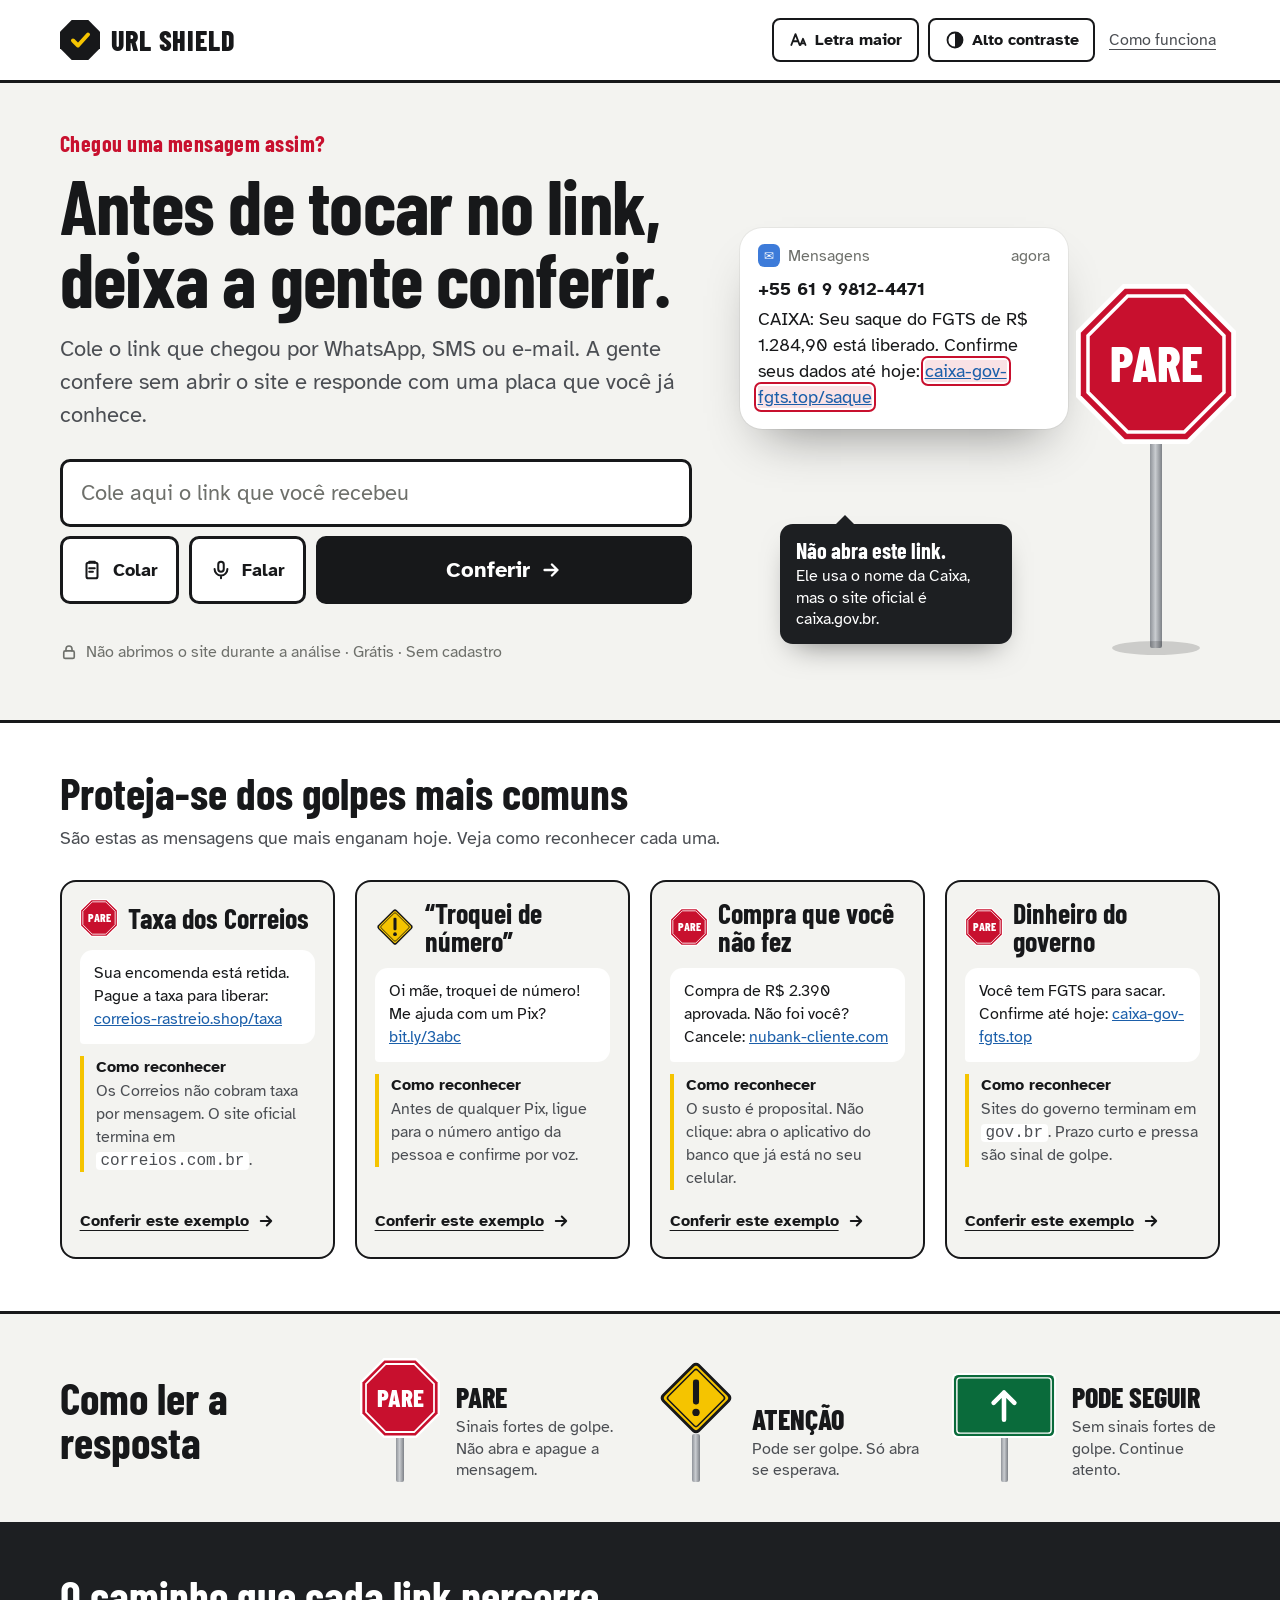
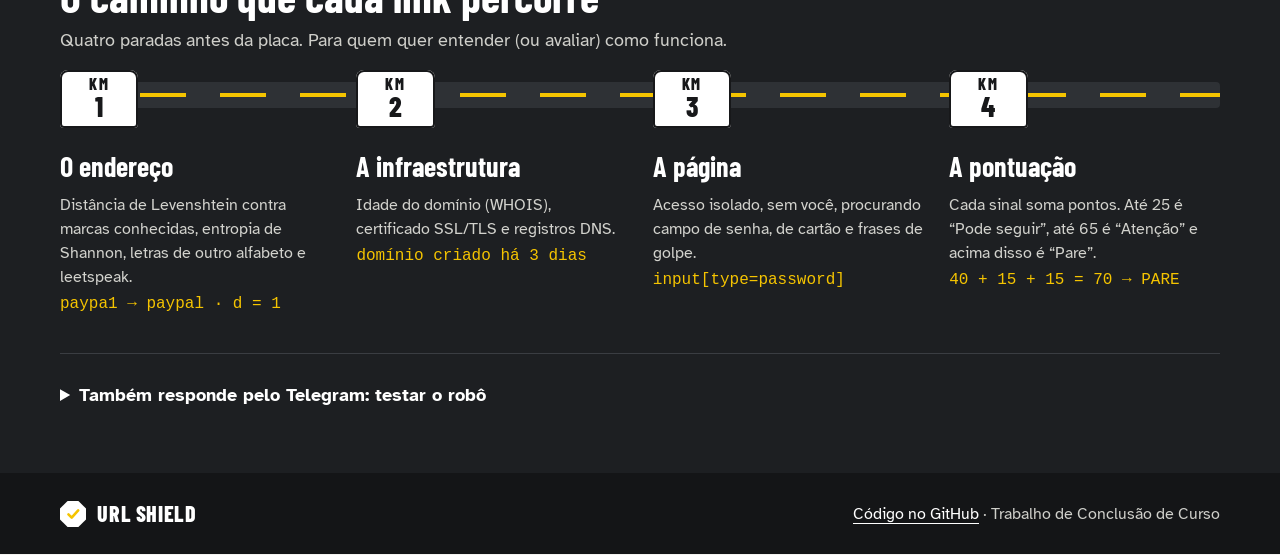
==== commit cd45203b: "fix: site e README apontam sinais de risco em vez de afirmar golpe - Legenda das placas: "Sinais for" ====
--- a/frontend/public/index.html
+++ b/frontend/public/index.html
@@ -4,12 +4,12 @@
     <meta charset="UTF-8">
     <meta name="viewport" content="width=device-width, initial-scale=1.0">
     <title>URL Shield · Confira o link antes de clicar</title>
-    <meta name="description" content="Recebeu um link por WhatsApp, SMS ou e-mail? Confira se é golpe antes de clicar.">
+    <meta name="description" content="Recebeu um link por WhatsApp, SMS ou e-mail? Confira os sinais de risco antes de clicar.">
     <link rel="icon" href="data:image/svg+xml,%3Csvg xmlns='http://www.w3.org/2000/svg' viewBox='0 0 40 40'%3E%3Cpolygon points='11.7,0 28.3,0 40,11.7 40,28.3 28.3,40 11.7,40 0,28.3 0,11.7' fill='%2317181A'/%3E%3Cpath d='M13 20.5l5 5L28 14.5' fill='none' stroke='%23F5C400' stroke-width='4' stroke-linecap='round' stroke-linejoin='round'/%3E%3C/svg%3E">
     <link rel="preconnect" href="https://fonts.googleapis.com">
     <link rel="preconnect" href="https://fonts.gstatic.com" crossorigin>
     <link href="https://fonts.googleapis.com/css2?family=Atkinson+Hyperlegible:wght@400;700&family=Barlow+Condensed:wght@600;700;800&display=swap" rel="stylesheet">
-    <link rel="stylesheet" href="styles.css?v=9">
+    <link rel="stylesheet" href="styles.css?v=11">
 </head>
 <body>
 
@@ -122,7 +122,7 @@
                         <div class="notif-from">+55 61 9 9812-4471</div>
                         <div class="notif-text">CAIXA: Seu saque do FGTS de R$ 1.284,90 está liberado. Confirme seus dados até hoje: <span class="notif-link">caixa-gov-fgts.top/saque</span></div>
                     </div>
-                    <div class="scene-callout"><strong>Não abra este link.</strong>Ele finge ser a Caixa. O site oficial é caixa.gov.br.</div>
+                    <div class="scene-callout"><strong>Não abra este link.</strong>Ele usa o nome da Caixa, mas o site oficial é caixa.gov.br.</div>
                     <div class="post post-hero">
                         <svg class="post-sign" viewBox="0 0 100 100"><use href="#sign-stop"/></svg>
                         <span class="post-pole"></span>
@@ -246,7 +246,7 @@
                 <h2 id="legend-title" class="section-title">Como ler a resposta</h2>
                 <div class="legend-item">
                     <div class="post post-small"><svg class="post-sign" viewBox="0 0 100 100" aria-hidden="true"><use href="#sign-stop"/></svg><span class="post-pole"></span></div>
-                    <p><strong>Pare</strong>É golpe. Não abra e apague a mensagem.</p>
+                    <p><strong>Pare</strong>Sinais fortes de golpe. Não abra e apague a mensagem.</p>
                 </div>
                 <div class="legend-item">
                     <div class="post post-small"><svg class="post-sign" viewBox="0 0 100 100" aria-hidden="true"><use href="#sign-warn"/></svg><span class="post-pole"></span></div>
@@ -254,7 +254,7 @@
                 </div>
                 <div class="legend-item">
                     <div class="post post-small post-wide"><svg class="post-sign" viewBox="0 0 160 100" aria-hidden="true"><use href="#sign-go"/></svg><span class="post-pole"></span></div>
-                    <p><strong>Pode seguir</strong>Sem sinais de golpe. Continue atento.</p>
+                    <p><strong>Pode seguir</strong>Sem sinais fortes de golpe. Continue atento.</p>
                 </div>
             </div>
         </section>
@@ -324,6 +324,6 @@
         </div>
     </footer>
 
-    <script src="app.js?v=9"></script>
+    <script src="app.js?v=11"></script>
 </body>
 </html>
